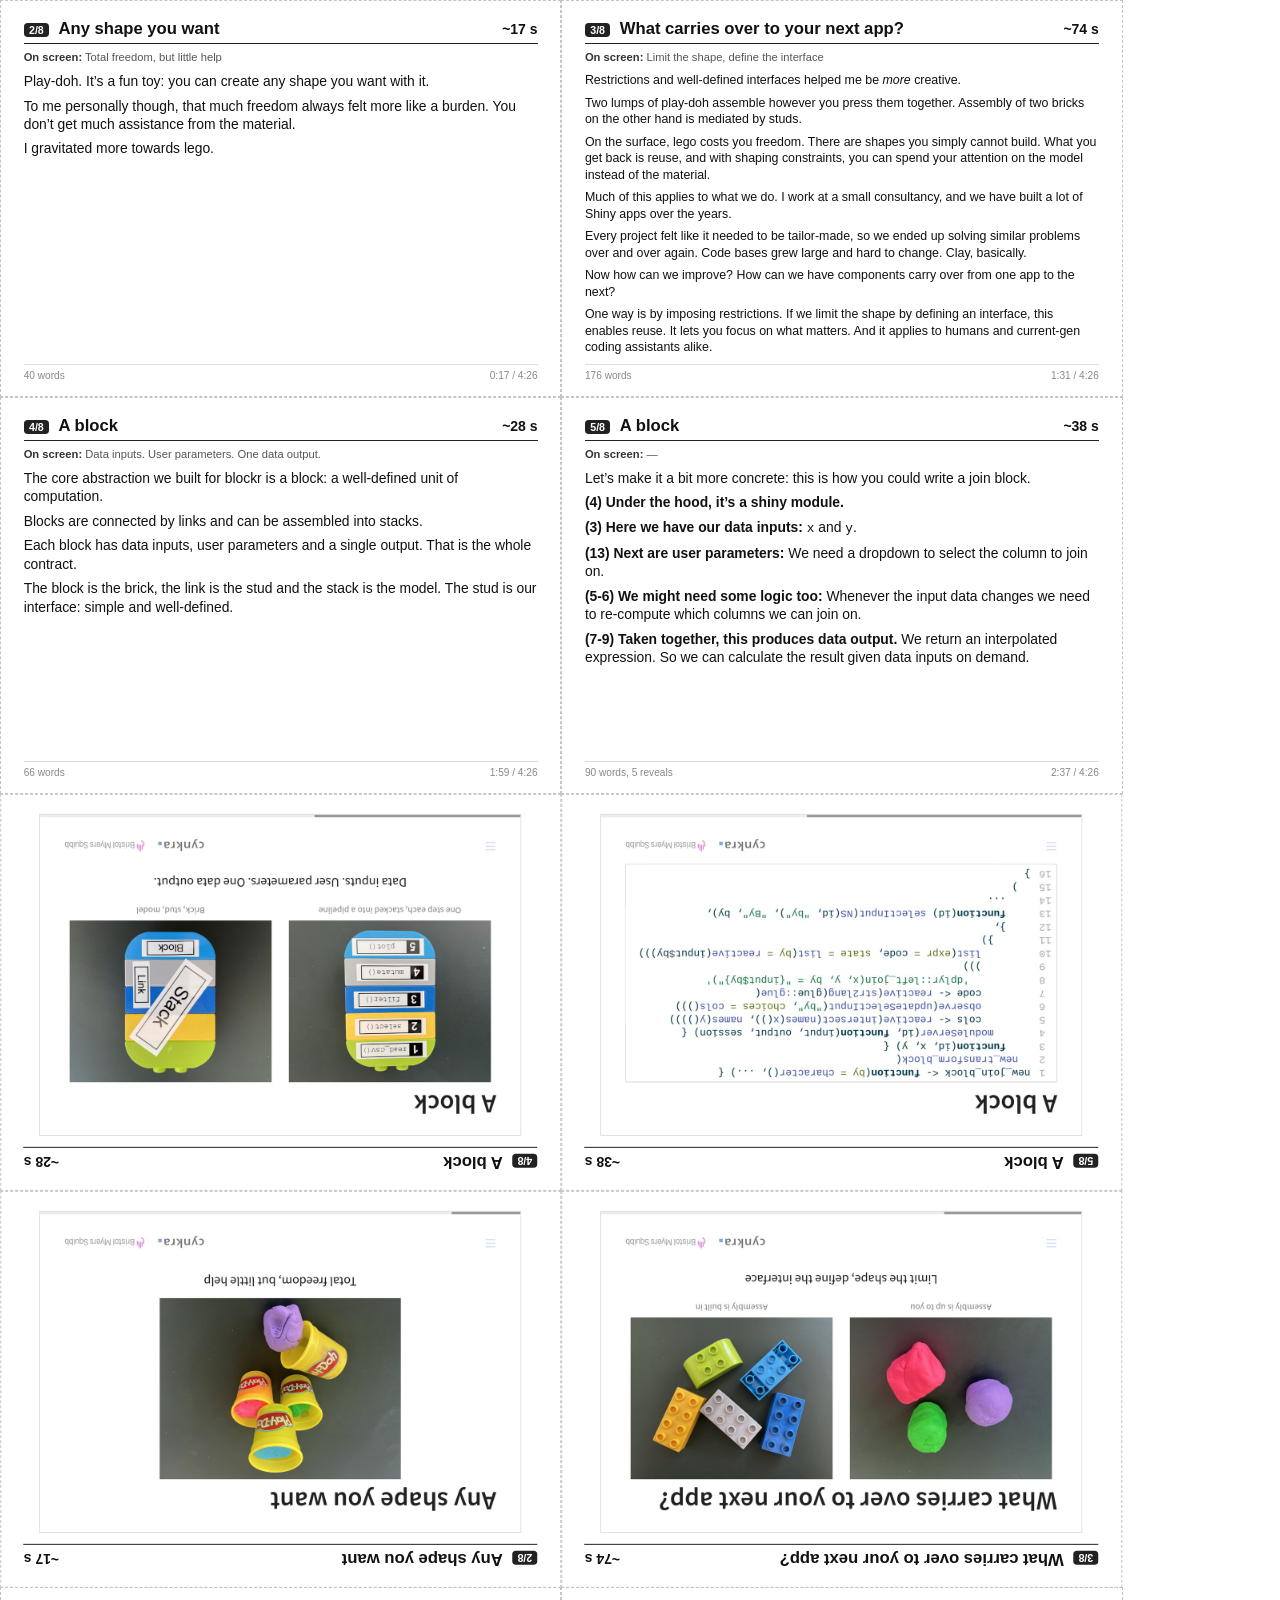
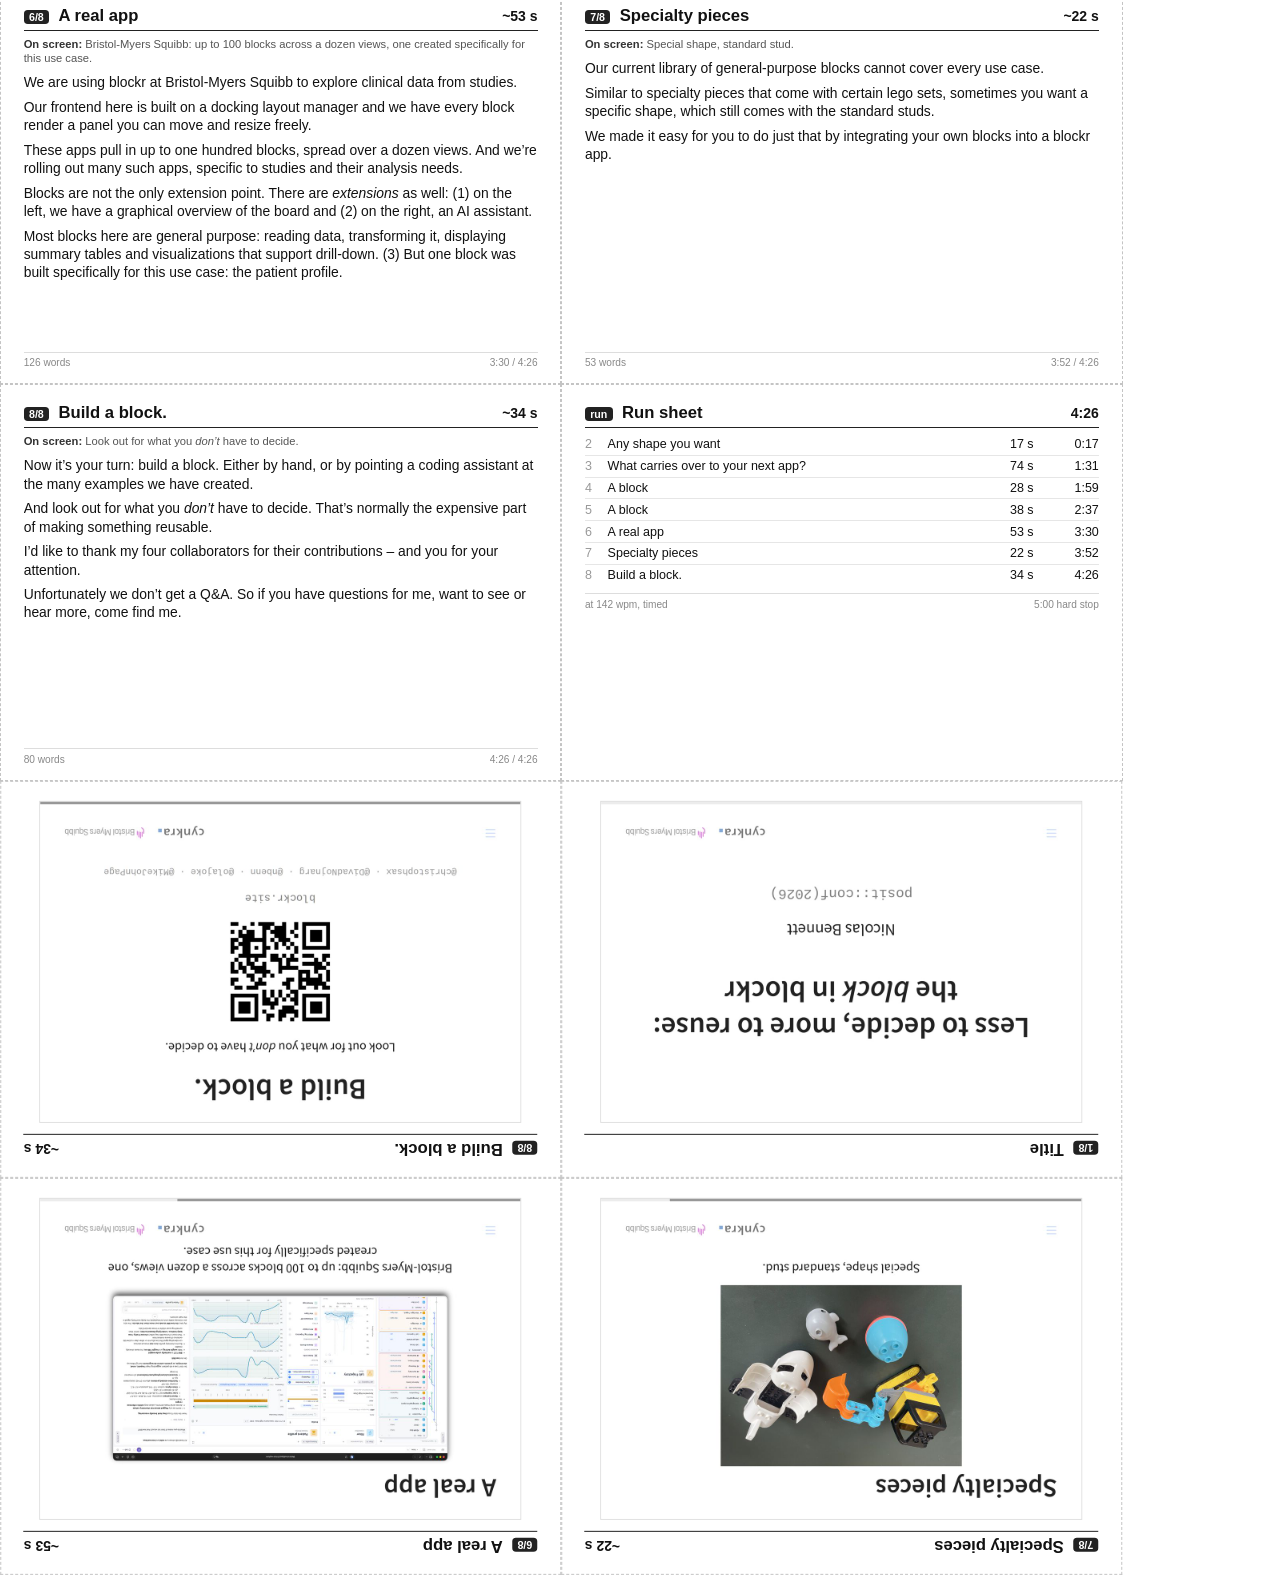
==== cards/index.html @ 9aef7471 "Publish the speaker cards and drill sheets with the deck Both generated pages become index.html in t" ====
<!doctype html><meta charset=utf-8><title>Speaker cards</title><style>
@page { size: A4 landscape; margin: 0; }
* { box-sizing: border-box; }
body {
  margin: 0;
  font-family: "Source Sans Pro", "Helvetica Neue", Arial, sans-serif;
  color: #111;
  print-color-adjust: exact;
  -webkit-print-color-adjust: exact;
}
.sheet {
  width: 297mm; height: 210mm;
  display: grid;
  grid-template-columns: 148.5mm 148.5mm;
  grid-template-rows: 105mm 105mm;
  page-break-after: always;
}
.sheet:last-child { page-break-after: auto; }
.card {
  padding: 5mm 6mm 4mm;
  border: 0.2mm dashed #c4c4c4;
  overflow: hidden;
  display: flex;
  flex-direction: column;
}
.head {
  display: flex; align-items: baseline; gap: 2.5mm;
  border-bottom: 0.35mm solid #222;
  padding-bottom: 1.2mm; margin-bottom: 1.6mm;
  flex: none;
}
.num {
  font-size: 8pt; font-weight: 700; color: #fff; background: #222;
  border-radius: 1mm; padding: 0.3mm 1.4mm; flex: none;
}
.title { font-size: 12.5pt; font-weight: 700; flex: 1; line-height: 1.1; }
.time { font-size: 10.5pt; font-weight: 700; flex: none; }
.screen {
  font-size: 8.4pt; color: #555; line-height: 1.25;
  margin-bottom: 2.2mm; flex: none;
}
.screen b { font-weight: 700; color: #333; }
.screen i, .screen em { font-style: italic; }
.notes { font-size: 10.4pt; line-height: 1.33; flex: 1; min-height: 0; overflow: hidden; }
.notes p { margin: 0 0 1.6mm; }
.notes p:last-child { margin-bottom: 0; }
.notes code { font-family: "Source Code Pro", monospace; font-size: 0.92em; }
.foot {
  font-size: 7.6pt; color: #888; border-top: 0.2mm solid #ddd;
  padding-top: 1.2mm; margin-top: 2mm;
  display: flex; justify-content: space-between; flex: none;
}
.blank { border: 0.2mm dashed #c4c4c4; }
/* A landscape sheet flipped about its long edge inverts the vertical axis, so
   a back printed upright lands upside down on the cut card. The whole face is
   turned — header with picture — because everything on one side of a sheet
   flips together, and turning only part of it leaves the two disagreeing.
   The rotation is inside the cell, so it moves nothing: which card backs which
   is set by the grid position alone. On screen the backs therefore read
   inverted, which is how you can tell the rotation is still applied. */
.back { transform: rotate(180deg); padding-bottom: 5mm; }
.back .head { margin-bottom: 3mm; }
.shot { flex: 1; min-height: 0; display: flex; align-items: center; justify-content: center; }
.shot img { max-width: 100%; max-height: 100%; object-fit: contain; border: 0.2mm solid #ddd; }
table.run { width: 100%; border-collapse: collapse; font-size: 9.4pt; }
table.run td { padding: 0.9mm 0; border-bottom: 0.15mm solid #e6e6e6; }
table.run td:first-child { width: 6mm; color: #999; }
table.run td.r { text-align: right; white-space: nowrap; padding-left: 3mm; }
table.run tr:last-child td { border-bottom: none; }
</style>
<div class="sheet">
<div class="card">
<div class="head"><span class="num">2/8</span>
<span class="title">Any shape you want</span><span class="time">~17 s</span></div>
<div class="screen"><b>On screen:</b> Total freedom, but little help</div>
<div class="notes"><p>Play-doh. It’s a fun toy: you can create any shape you want with it.</p>
<p>To me personally though, that much freedom always felt more like a burden. You don’t get much assistance from the material.</p>
<p>I gravitated more towards lego.</p></div>
<div class="foot"><span>40 words</span><span>0:17 / 4:26</span></div>
</div>
<div class="card">
<div class="head"><span class="num">3/8</span>
<span class="title">What carries over to your next app?</span><span class="time">~74 s</span></div>
<div class="screen"><b>On screen:</b> Limit the shape, define the interface</div>
<div class="notes"><p>Restrictions and well-defined interfaces helped me be <em>more</em> creative.</p>
<p>Two lumps of play-doh assemble however you press them together. Assembly of two bricks on the other hand is mediated by studs.</p>
<p>On the surface, lego costs you freedom. There are shapes you simply cannot build. What you get back is reuse, and with shaping constraints, you can spend your attention on the model instead of the material.</p>
<p>Much of this applies to what we do. I work at a small consultancy, and we have built a lot of Shiny apps over the years.</p>
<p>Every project felt like it needed to be tailor-made, so we ended up solving similar problems over and over again. Code bases grew large and hard to change. Clay, basically.</p>
<p>Now how can we improve? How can we have components carry over from one app to the next?</p>
<p>One way is by imposing restrictions. If we limit the shape by defining an interface, this enables reuse. It lets you focus on what matters. And it applies to humans and current-gen coding assistants alike.</p></div>
<div class="foot"><span>176 words</span><span>1:31 / 4:26</span></div>
</div>
<div class="card">
<div class="head"><span class="num">4/8</span>
<span class="title">A block</span><span class="time">~28 s</span></div>
<div class="screen"><b>On screen:</b> Data inputs. User parameters. One data output.</div>
<div class="notes"><p>The core abstraction we built for blockr is a block: a well-defined unit of computation.</p>
<p>Blocks are connected by links and can be assembled into stacks.</p>
<p>Each block has data inputs, user parameters and a single output. That is the whole contract.</p>
<p>The block is the brick, the link is the stud and the stack is the model. The stud is our interface: simple and well-defined.</p></div>
<div class="foot"><span>66 words</span><span>1:59 / 4:26</span></div>
</div>
<div class="card">
<div class="head"><span class="num">5/8</span>
<span class="title">A block</span><span class="time">~38 s</span></div>
<div class="screen"><b>On screen:</b> —</div>
<div class="notes"><p>Let’s make it a bit more concrete: this is how you could write a join block.</p>
<p><strong>(4) Under the hood, it’s a shiny module.</strong></p>
<p><strong>(3) Here we have our data inputs:</strong> <code>x</code> and <code>y</code>.</p>
<p><strong>(13) Next are user parameters:</strong> We need a dropdown to select the column to join on.</p>
<p><strong>(5-6) We might need some logic too:</strong> Whenever the input data changes we need to re-compute which columns we can join on.</p>
<p><strong>(7-9) Taken together, this produces data output.</strong> We return an interpolated expression. So we can calculate the result given data inputs on demand.</p></div>
<div class="foot"><span>90 words, 5 reveals</span><span>2:37 / 4:26</span></div>
</div>
</div>
<div class="sheet">
<div class="card back">
<div class="head"><span class="num">4/8</span>
<span class="title">A block</span><span class="time">~28 s</span></div>
<div class="shot"><img src="thumbs/slide-04.jpg"></div>
</div>
<div class="card back">
<div class="head"><span class="num">5/8</span>
<span class="title">A block</span><span class="time">~38 s</span></div>
<div class="shot"><img src="thumbs/slide-05.jpg"></div>
</div>
<div class="card back">
<div class="head"><span class="num">2/8</span>
<span class="title">Any shape you want</span><span class="time">~17 s</span></div>
<div class="shot"><img src="thumbs/slide-02.jpg"></div>
</div>
<div class="card back">
<div class="head"><span class="num">3/8</span>
<span class="title">What carries over to your next app?</span><span class="time">~74 s</span></div>
<div class="shot"><img src="thumbs/slide-03.jpg"></div>
</div>
</div>
<div class="sheet">
<div class="card">
<div class="head"><span class="num">6/8</span>
<span class="title">A real app</span><span class="time">~53 s</span></div>
<div class="screen"><b>On screen:</b> Bristol-Myers Squibb: up to 100 blocks across a dozen views, one created specifically for this use case.</div>
<div class="notes"><p>We are using blockr at Bristol-Myers Squibb to explore clinical data from studies.</p>
<p>Our frontend here is built on a docking layout manager and we have every block render a panel you can move and resize freely.</p>
<p>These apps pull in up to one hundred blocks, spread over a dozen views. And we’re rolling out many such apps, specific to studies and their analysis needs.</p>
<p>Blocks are not the only extension point. There are <em>extensions</em> as well: (1) on the left, we have a graphical overview of the board and (2) on the right, an AI assistant.</p>
<p>Most blocks here are general purpose: reading data, transforming it, displaying summary tables and visualizations that support drill-down. (3) But one block was built specifically for this use case: the patient profile.</p></div>
<div class="foot"><span>126 words</span><span>3:30 / 4:26</span></div>
</div>
<div class="card">
<div class="head"><span class="num">7/8</span>
<span class="title">Specialty pieces</span><span class="time">~22 s</span></div>
<div class="screen"><b>On screen:</b> Special shape, standard stud.</div>
<div class="notes"><p>Our current library of general-purpose blocks cannot cover every use case.</p>
<p>Similar to specialty pieces that come with certain lego sets, sometimes you want a specific shape, which still comes with the standard studs.</p>
<p>We made it easy for you to do just that by integrating your own blocks into a blockr app.</p></div>
<div class="foot"><span>53 words</span><span>3:52 / 4:26</span></div>
</div>
<div class="card">
<div class="head"><span class="num">8/8</span>
<span class="title">Build a block.</span><span class="time">~34 s</span></div>
<div class="screen"><b>On screen:</b> Look out for what you <em>don’t</em> have to decide.</div>
<div class="notes"><p>Now it’s your turn: build a block. Either by hand, or by pointing a coding assistant at the many examples we have created.</p>
<p>And look out for what you <em>don’t</em> have to decide. That’s normally the expensive part of making something reusable.</p>
<p>I’d like to thank my four collaborators for their contributions – and you for your attention.</p>
<p>Unfortunately we don’t get a Q&amp;A. So if you have questions for me, want to see or hear more, come find me.</p></div>
<div class="foot"><span>80 words</span><span>4:26 / 4:26</span></div>
</div>
<div class="card">
<div class="head"><span class="num">run</span>
<span class="title">Run sheet</span><span class="time">4:26</span></div>
<table class="run"><tr><td>2</td><td>Any shape you want</td><td class=r>17 s</td><td class=r>0:17</td></tr><tr><td>3</td><td>What carries over to your next app?</td><td class=r>74 s</td><td class=r>1:31</td></tr><tr><td>4</td><td>A block</td><td class=r>28 s</td><td class=r>1:59</td></tr><tr><td>5</td><td>A block</td><td class=r>38 s</td><td class=r>2:37</td></tr><tr><td>6</td><td>A real app</td><td class=r>53 s</td><td class=r>3:30</td></tr><tr><td>7</td><td>Specialty pieces</td><td class=r>22 s</td><td class=r>3:52</td></tr><tr><td>8</td><td>Build a block.</td><td class=r>34 s</td><td class=r>4:26</td></tr></table>
<div class="foot"><span>at 142 wpm, timed</span><span>5:00 hard stop</span></div>
</div>
</div>
<div class="sheet">
<div class="card back">
<div class="head"><span class="num">8/8</span>
<span class="title">Build a block.</span><span class="time">~34 s</span></div>
<div class="shot"><img src="thumbs/slide-08.jpg"></div>
</div>
<div class="card back">
<div class="head"><span class="num">1/8</span>
<span class="title">Title</span><span class="time"></span></div>
<div class="shot"><img src="thumbs/slide-01.jpg"></div>
</div>
<div class="card back">
<div class="head"><span class="num">6/8</span>
<span class="title">A real app</span><span class="time">~53 s</span></div>
<div class="shot"><img src="thumbs/slide-06.jpg"></div>
</div>
<div class="card back">
<div class="head"><span class="num">7/8</span>
<span class="title">Specialty pieces</span><span class="time">~22 s</span></div>
<div class="shot"><img src="thumbs/slide-07.jpg"></div>
</div>
</div>
<script>
function fitCards() {
  for (const card of document.querySelectorAll('.card')) {
    const notes = card.querySelector('.notes');
    if (!notes) continue;
    // `.notes` is the flex filler, so it is exactly the leftover space and its
    // scrollHeight is the height the prose actually wants. Measuring the card
    // instead cannot work: a flex item with `min-height: 0` shrinks to fit
    // whatever is left, so the sum of the children always equals the card.
    let pt = 10.4, lh = 1.33;
    notes.style.fontSize = pt.toFixed(2) + 'pt';
    notes.style.lineHeight = lh.toFixed(2);
    const over = () => notes.scrollHeight > notes.clientHeight + 0.5;
    while (over() && pt > 7.4) {
      pt -= 0.1;
      notes.style.fontSize = pt.toFixed(2) + 'pt';
    }
    while (over() && lh > 1.14) {
      lh -= 0.01;
      notes.style.lineHeight = lh.toFixed(2);
    }
    card.dataset.pt = pt.toFixed(2);
    card.dataset.lh = lh.toFixed(2);
    card.dataset.slack = Math.round(notes.clientHeight - notes.scrollHeight);
  }
}
fitCards();
if (document.fonts && document.fonts.ready) document.fonts.ready.then(fitCards);
window.addEventListener('beforeprint', fitCards);
</script>
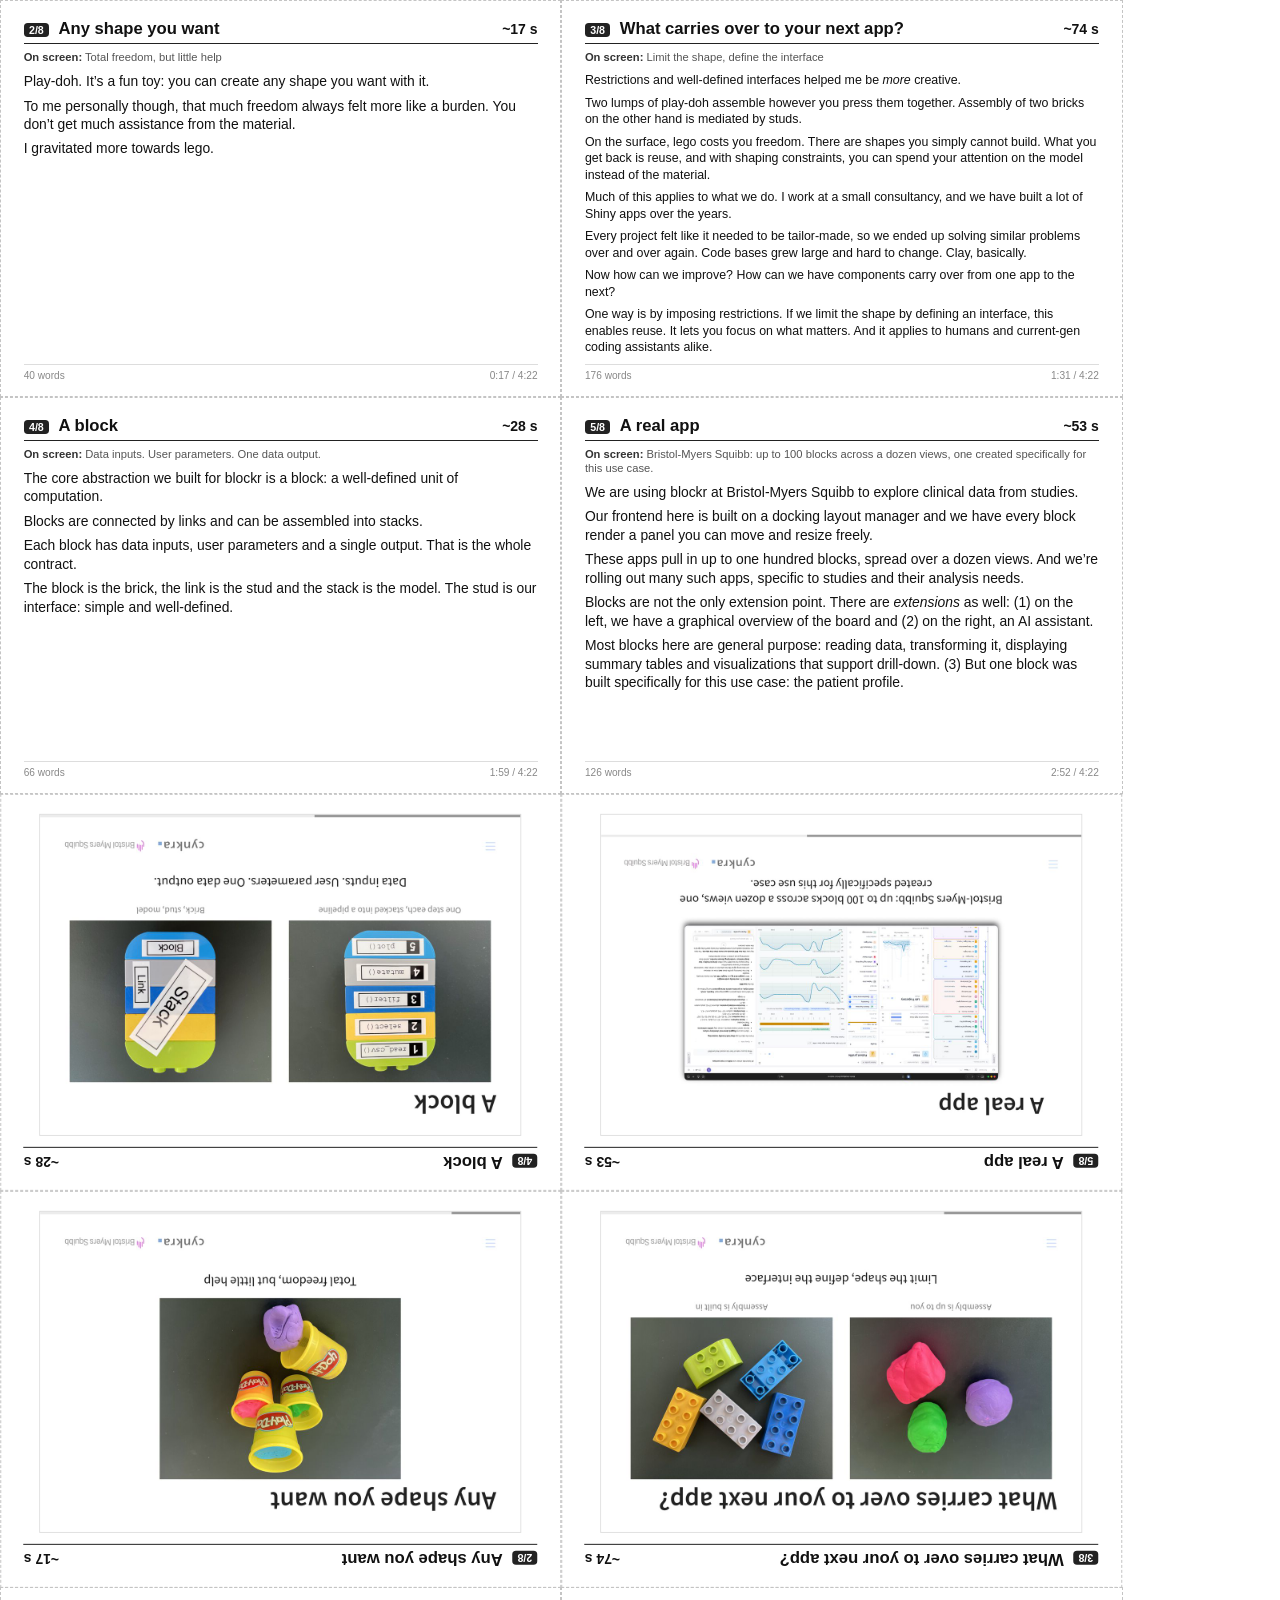
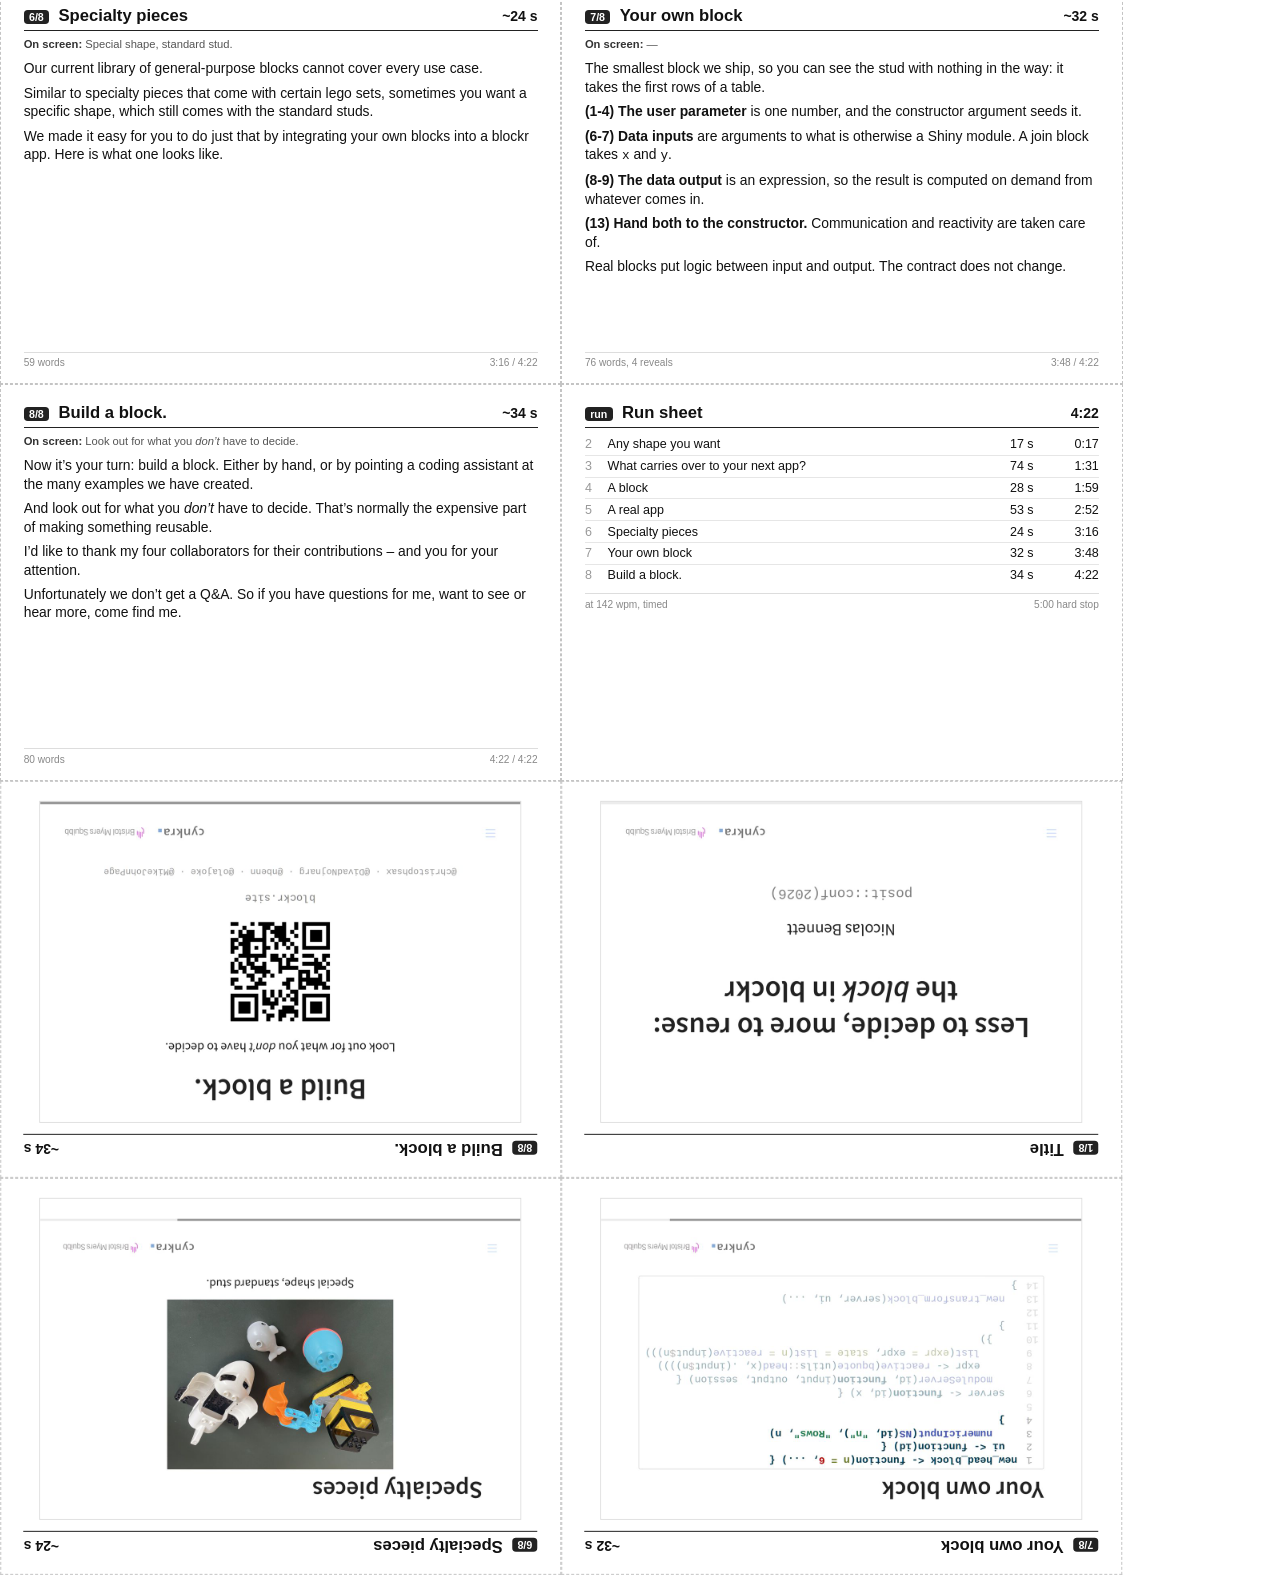
==== commit 8d23e3ce: "Regenerate the speaker cards for the new slide order The cards follow the deck: the code card moves " ====
--- a/cards/index.html
+++ b/cards/index.html
@@ -76,7 +76,7 @@
 <div class="notes"><p>Play-doh. It’s a fun toy: you can create any shape you want with it.</p>
 <p>To me personally though, that much freedom always felt more like a burden. You don’t get much assistance from the material.</p>
 <p>I gravitated more towards lego.</p></div>
-<div class="foot"><span>40 words</span><span>0:17 / 4:26</span></div>
+<div class="foot"><span>40 words</span><span>0:17 / 4:22</span></div>
 </div>
 <div class="card">
 <div class="head"><span class="num">3/8</span>
@@ -89,7 +89,7 @@
 <p>Every project felt like it needed to be tailor-made, so we ended up solving similar problems over and over again. Code bases grew large and hard to change. Clay, basically.</p>
 <p>Now how can we improve? How can we have components carry over from one app to the next?</p>
 <p>One way is by imposing restrictions. If we limit the shape by defining an interface, this enables reuse. It lets you focus on what matters. And it applies to humans and current-gen coding assistants alike.</p></div>
-<div class="foot"><span>176 words</span><span>1:31 / 4:26</span></div>
+<div class="foot"><span>176 words</span><span>1:31 / 4:22</span></div>
 </div>
 <div class="card">
 <div class="head"><span class="num">4/8</span>
@@ -99,46 +99,10 @@
 <p>Blocks are connected by links and can be assembled into stacks.</p>
 <p>Each block has data inputs, user parameters and a single output. That is the whole contract.</p>
 <p>The block is the brick, the link is the stud and the stack is the model. The stud is our interface: simple and well-defined.</p></div>
-<div class="foot"><span>66 words</span><span>1:59 / 4:26</span></div>
+<div class="foot"><span>66 words</span><span>1:59 / 4:22</span></div>
 </div>
 <div class="card">
 <div class="head"><span class="num">5/8</span>
-<span class="title">A block</span><span class="time">~38 s</span></div>
-<div class="screen"><b>On screen:</b> —</div>
-<div class="notes"><p>Let’s make it a bit more concrete: this is how you could write a join block.</p>
-<p><strong>(4) Under the hood, it’s a shiny module.</strong></p>
-<p><strong>(3) Here we have our data inputs:</strong> <code>x</code> and <code>y</code>.</p>
-<p><strong>(13) Next are user parameters:</strong> We need a dropdown to select the column to join on.</p>
-<p><strong>(5-6) We might need some logic too:</strong> Whenever the input data changes we need to re-compute which columns we can join on.</p>
-<p><strong>(7-9) Taken together, this produces data output.</strong> We return an interpolated expression. So we can calculate the result given data inputs on demand.</p></div>
-<div class="foot"><span>90 words, 5 reveals</span><span>2:37 / 4:26</span></div>
-</div>
-</div>
-<div class="sheet">
-<div class="card back">
-<div class="head"><span class="num">4/8</span>
-<span class="title">A block</span><span class="time">~28 s</span></div>
-<div class="shot"><img src="thumbs/slide-04.jpg"></div>
-</div>
-<div class="card back">
-<div class="head"><span class="num">5/8</span>
-<span class="title">A block</span><span class="time">~38 s</span></div>
-<div class="shot"><img src="thumbs/slide-05.jpg"></div>
-</div>
-<div class="card back">
-<div class="head"><span class="num">2/8</span>
-<span class="title">Any shape you want</span><span class="time">~17 s</span></div>
-<div class="shot"><img src="thumbs/slide-02.jpg"></div>
-</div>
-<div class="card back">
-<div class="head"><span class="num">3/8</span>
-<span class="title">What carries over to your next app?</span><span class="time">~74 s</span></div>
-<div class="shot"><img src="thumbs/slide-03.jpg"></div>
-</div>
-</div>
-<div class="sheet">
-<div class="card">
-<div class="head"><span class="num">6/8</span>
 <span class="title">A real app</span><span class="time">~53 s</span></div>
 <div class="screen"><b>On screen:</b> Bristol-Myers Squibb: up to 100 blocks across a dozen views, one created specifically for this use case.</div>
 <div class="notes"><p>We are using blockr at Bristol-Myers Squibb to explore clinical data from studies.</p>
@@ -146,16 +110,52 @@
 <p>These apps pull in up to one hundred blocks, spread over a dozen views. And we’re rolling out many such apps, specific to studies and their analysis needs.</p>
 <p>Blocks are not the only extension point. There are <em>extensions</em> as well: (1) on the left, we have a graphical overview of the board and (2) on the right, an AI assistant.</p>
 <p>Most blocks here are general purpose: reading data, transforming it, displaying summary tables and visualizations that support drill-down. (3) But one block was built specifically for this use case: the patient profile.</p></div>
-<div class="foot"><span>126 words</span><span>3:30 / 4:26</span></div>
-</div>
-<div class="card">
-<div class="head"><span class="num">7/8</span>
-<span class="title">Specialty pieces</span><span class="time">~22 s</span></div>
+<div class="foot"><span>126 words</span><span>2:52 / 4:22</span></div>
+</div>
+</div>
+<div class="sheet">
+<div class="card back">
+<div class="head"><span class="num">4/8</span>
+<span class="title">A block</span><span class="time">~28 s</span></div>
+<div class="shot"><img src="thumbs/slide-04.jpg"></div>
+</div>
+<div class="card back">
+<div class="head"><span class="num">5/8</span>
+<span class="title">A real app</span><span class="time">~53 s</span></div>
+<div class="shot"><img src="thumbs/slide-05.jpg"></div>
+</div>
+<div class="card back">
+<div class="head"><span class="num">2/8</span>
+<span class="title">Any shape you want</span><span class="time">~17 s</span></div>
+<div class="shot"><img src="thumbs/slide-02.jpg"></div>
+</div>
+<div class="card back">
+<div class="head"><span class="num">3/8</span>
+<span class="title">What carries over to your next app?</span><span class="time">~74 s</span></div>
+<div class="shot"><img src="thumbs/slide-03.jpg"></div>
+</div>
+</div>
+<div class="sheet">
+<div class="card">
+<div class="head"><span class="num">6/8</span>
+<span class="title">Specialty pieces</span><span class="time">~24 s</span></div>
 <div class="screen"><b>On screen:</b> Special shape, standard stud.</div>
 <div class="notes"><p>Our current library of general-purpose blocks cannot cover every use case.</p>
 <p>Similar to specialty pieces that come with certain lego sets, sometimes you want a specific shape, which still comes with the standard studs.</p>
-<p>We made it easy for you to do just that by integrating your own blocks into a blockr app.</p></div>
-<div class="foot"><span>53 words</span><span>3:52 / 4:26</span></div>
+<p>We made it easy for you to do just that by integrating your own blocks into a blockr app. Here is what one looks like.</p></div>
+<div class="foot"><span>59 words</span><span>3:16 / 4:22</span></div>
+</div>
+<div class="card">
+<div class="head"><span class="num">7/8</span>
+<span class="title">Your own block</span><span class="time">~32 s</span></div>
+<div class="screen"><b>On screen:</b> —</div>
+<div class="notes"><p>The smallest block we ship, so you can see the stud with nothing in the way: it takes the first rows of a table.</p>
+<p><strong>(1-4) The user parameter</strong> is one number, and the constructor argument seeds it.</p>
+<p><strong>(6-7) Data inputs</strong> are arguments to what is otherwise a Shiny module. A join block takes <code>x</code> and <code>y</code>.</p>
+<p><strong>(8-9) The data output</strong> is an expression, so the result is computed on demand from whatever comes in.</p>
+<p><strong>(13) Hand both to the constructor.</strong> Communication and reactivity are taken care of.</p>
+<p>Real blocks put logic between input and output. The contract does not change.</p></div>
+<div class="foot"><span>76 words, 4 reveals</span><span>3:48 / 4:22</span></div>
 </div>
 <div class="card">
 <div class="head"><span class="num">8/8</span>
@@ -165,12 +165,12 @@
 <p>And look out for what you <em>don’t</em> have to decide. That’s normally the expensive part of making something reusable.</p>
 <p>I’d like to thank my four collaborators for their contributions – and you for your attention.</p>
 <p>Unfortunately we don’t get a Q&amp;A. So if you have questions for me, want to see or hear more, come find me.</p></div>
-<div class="foot"><span>80 words</span><span>4:26 / 4:26</span></div>
+<div class="foot"><span>80 words</span><span>4:22 / 4:22</span></div>
 </div>
 <div class="card">
 <div class="head"><span class="num">run</span>
-<span class="title">Run sheet</span><span class="time">4:26</span></div>
-<table class="run"><tr><td>2</td><td>Any shape you want</td><td class=r>17 s</td><td class=r>0:17</td></tr><tr><td>3</td><td>What carries over to your next app?</td><td class=r>74 s</td><td class=r>1:31</td></tr><tr><td>4</td><td>A block</td><td class=r>28 s</td><td class=r>1:59</td></tr><tr><td>5</td><td>A block</td><td class=r>38 s</td><td class=r>2:37</td></tr><tr><td>6</td><td>A real app</td><td class=r>53 s</td><td class=r>3:30</td></tr><tr><td>7</td><td>Specialty pieces</td><td class=r>22 s</td><td class=r>3:52</td></tr><tr><td>8</td><td>Build a block.</td><td class=r>34 s</td><td class=r>4:26</td></tr></table>
+<span class="title">Run sheet</span><span class="time">4:22</span></div>
+<table class="run"><tr><td>2</td><td>Any shape you want</td><td class=r>17 s</td><td class=r>0:17</td></tr><tr><td>3</td><td>What carries over to your next app?</td><td class=r>74 s</td><td class=r>1:31</td></tr><tr><td>4</td><td>A block</td><td class=r>28 s</td><td class=r>1:59</td></tr><tr><td>5</td><td>A real app</td><td class=r>53 s</td><td class=r>2:52</td></tr><tr><td>6</td><td>Specialty pieces</td><td class=r>24 s</td><td class=r>3:16</td></tr><tr><td>7</td><td>Your own block</td><td class=r>32 s</td><td class=r>3:48</td></tr><tr><td>8</td><td>Build a block.</td><td class=r>34 s</td><td class=r>4:22</td></tr></table>
 <div class="foot"><span>at 142 wpm, timed</span><span>5:00 hard stop</span></div>
 </div>
 </div>
@@ -187,12 +187,12 @@
 </div>
 <div class="card back">
 <div class="head"><span class="num">6/8</span>
-<span class="title">A real app</span><span class="time">~53 s</span></div>
+<span class="title">Specialty pieces</span><span class="time">~24 s</span></div>
 <div class="shot"><img src="thumbs/slide-06.jpg"></div>
 </div>
 <div class="card back">
 <div class="head"><span class="num">7/8</span>
-<span class="title">Specialty pieces</span><span class="time">~22 s</span></div>
+<span class="title">Your own block</span><span class="time">~32 s</span></div>
 <div class="shot"><img src="thumbs/slide-07.jpg"></div>
 </div>
 </div>
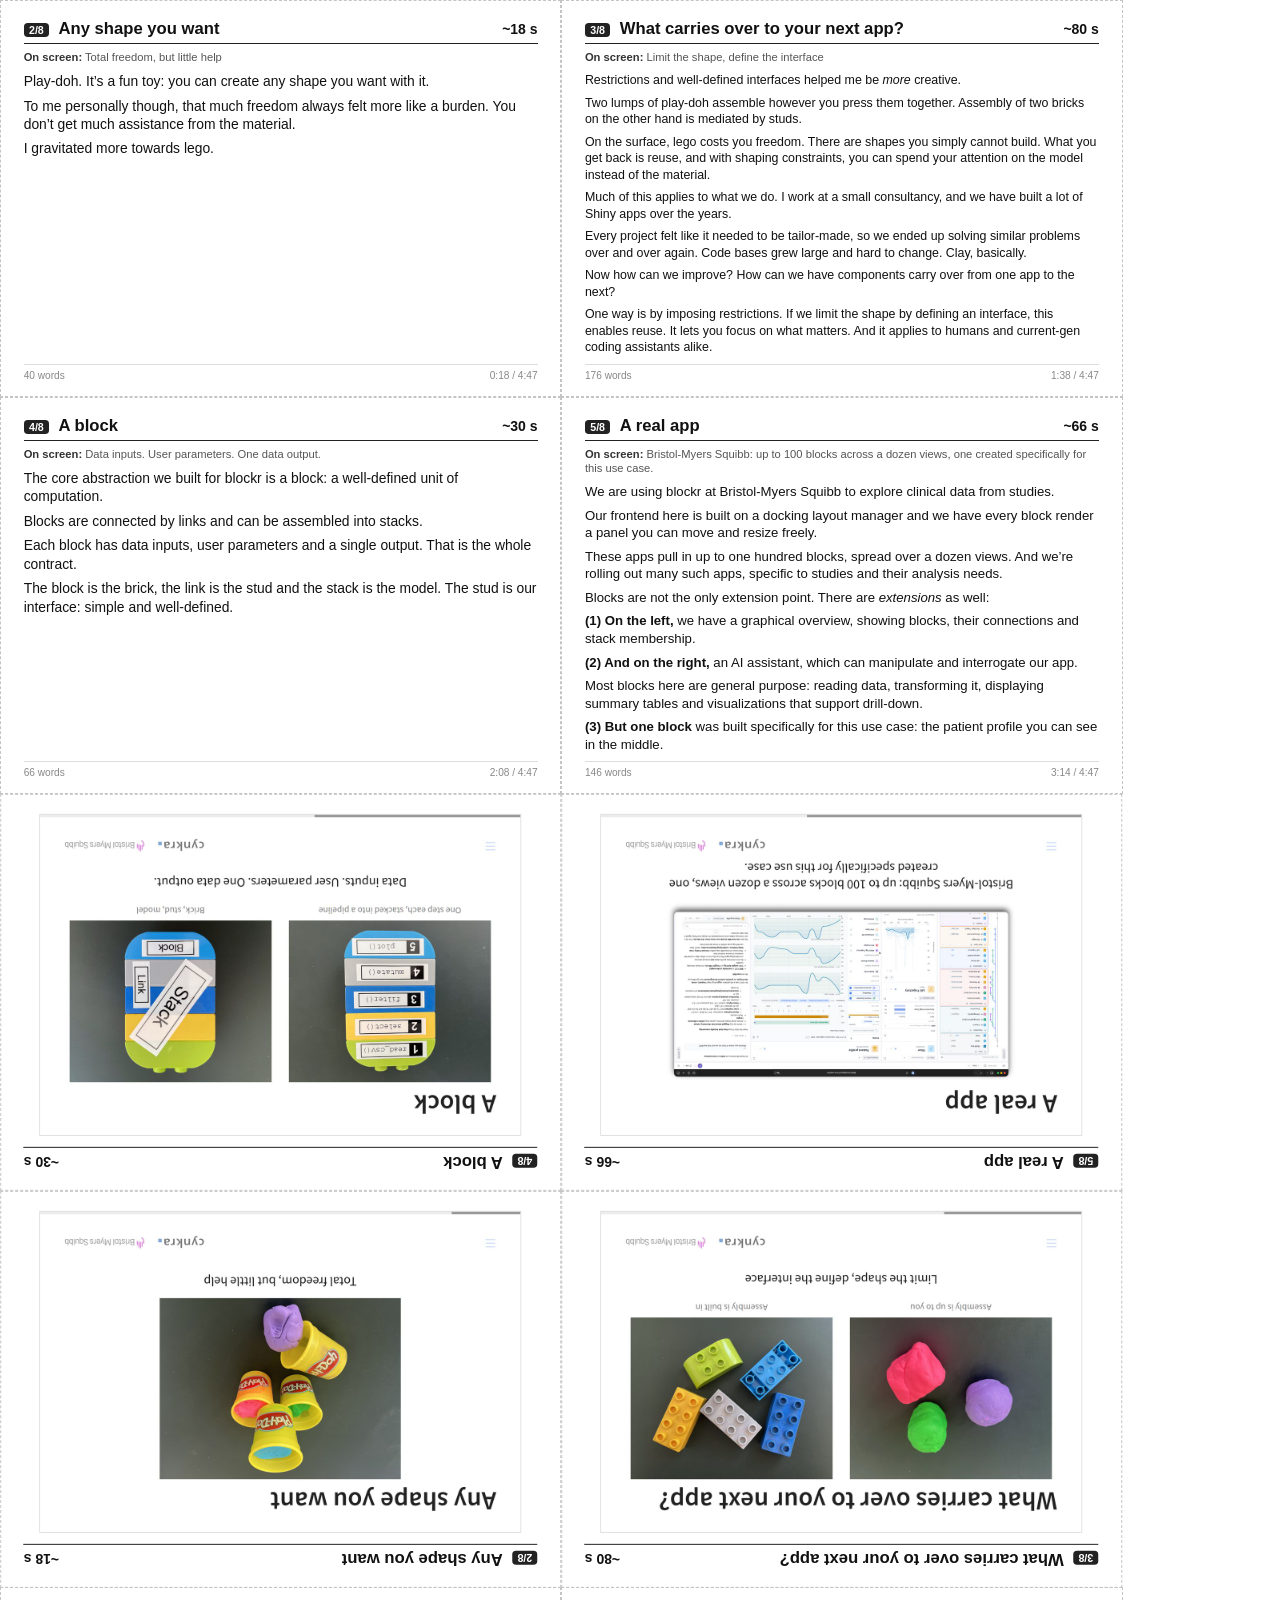
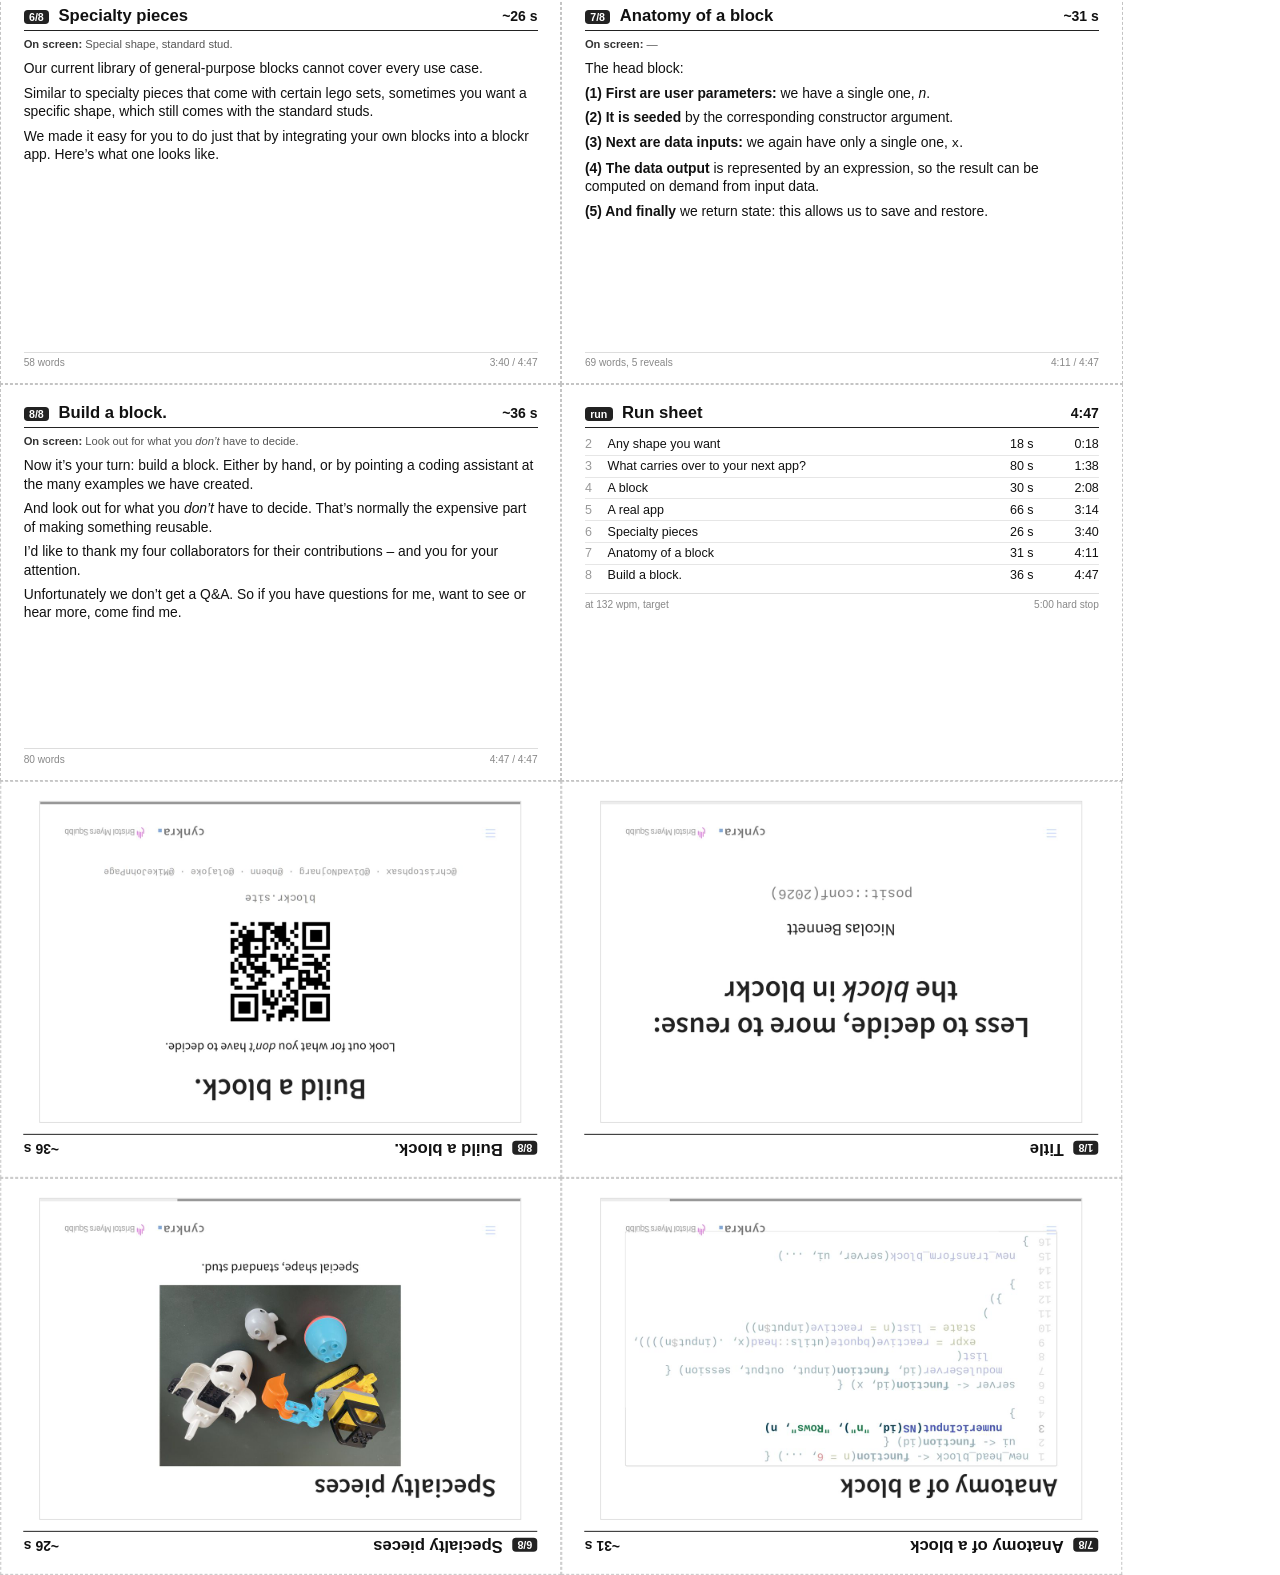
==== commit 0b6f7eb9: "Regenerate the cards and drill sheets" ====
--- a/cards/index.html
+++ b/cards/index.html
@@ -71,16 +71,16 @@
 <div class="sheet">
 <div class="card">
 <div class="head"><span class="num">2/8</span>
-<span class="title">Any shape you want</span><span class="time">~17 s</span></div>
+<span class="title">Any shape you want</span><span class="time">~18 s</span></div>
 <div class="screen"><b>On screen:</b> Total freedom, but little help</div>
 <div class="notes"><p>Play-doh. It’s a fun toy: you can create any shape you want with it.</p>
 <p>To me personally though, that much freedom always felt more like a burden. You don’t get much assistance from the material.</p>
 <p>I gravitated more towards lego.</p></div>
-<div class="foot"><span>40 words</span><span>0:17 / 4:22</span></div>
+<div class="foot"><span>40 words</span><span>0:18 / 4:47</span></div>
 </div>
 <div class="card">
 <div class="head"><span class="num">3/8</span>
-<span class="title">What carries over to your next app?</span><span class="time">~74 s</span></div>
+<span class="title">What carries over to your next app?</span><span class="time">~80 s</span></div>
 <div class="screen"><b>On screen:</b> Limit the shape, define the interface</div>
 <div class="notes"><p>Restrictions and well-defined interfaces helped me be <em>more</em> creative.</p>
 <p>Two lumps of play-doh assemble however you press them together. Assembly of two bricks on the other hand is mediated by studs.</p>
@@ -89,95 +89,98 @@
 <p>Every project felt like it needed to be tailor-made, so we ended up solving similar problems over and over again. Code bases grew large and hard to change. Clay, basically.</p>
 <p>Now how can we improve? How can we have components carry over from one app to the next?</p>
 <p>One way is by imposing restrictions. If we limit the shape by defining an interface, this enables reuse. It lets you focus on what matters. And it applies to humans and current-gen coding assistants alike.</p></div>
-<div class="foot"><span>176 words</span><span>1:31 / 4:22</span></div>
+<div class="foot"><span>176 words</span><span>1:38 / 4:47</span></div>
 </div>
 <div class="card">
 <div class="head"><span class="num">4/8</span>
-<span class="title">A block</span><span class="time">~28 s</span></div>
+<span class="title">A block</span><span class="time">~30 s</span></div>
 <div class="screen"><b>On screen:</b> Data inputs. User parameters. One data output.</div>
 <div class="notes"><p>The core abstraction we built for blockr is a block: a well-defined unit of computation.</p>
 <p>Blocks are connected by links and can be assembled into stacks.</p>
 <p>Each block has data inputs, user parameters and a single output. That is the whole contract.</p>
 <p>The block is the brick, the link is the stud and the stack is the model. The stud is our interface: simple and well-defined.</p></div>
-<div class="foot"><span>66 words</span><span>1:59 / 4:22</span></div>
+<div class="foot"><span>66 words</span><span>2:08 / 4:47</span></div>
 </div>
 <div class="card">
 <div class="head"><span class="num">5/8</span>
-<span class="title">A real app</span><span class="time">~53 s</span></div>
+<span class="title">A real app</span><span class="time">~66 s</span></div>
 <div class="screen"><b>On screen:</b> Bristol-Myers Squibb: up to 100 blocks across a dozen views, one created specifically for this use case.</div>
 <div class="notes"><p>We are using blockr at Bristol-Myers Squibb to explore clinical data from studies.</p>
 <p>Our frontend here is built on a docking layout manager and we have every block render a panel you can move and resize freely.</p>
 <p>These apps pull in up to one hundred blocks, spread over a dozen views. And we’re rolling out many such apps, specific to studies and their analysis needs.</p>
-<p>Blocks are not the only extension point. There are <em>extensions</em> as well: (1) on the left, we have a graphical overview of the board and (2) on the right, an AI assistant.</p>
-<p>Most blocks here are general purpose: reading data, transforming it, displaying summary tables and visualizations that support drill-down. (3) But one block was built specifically for this use case: the patient profile.</p></div>
-<div class="foot"><span>126 words</span><span>2:52 / 4:22</span></div>
+<p>Blocks are not the only extension point. There are <em>extensions</em> as well:</p>
+<p><strong>(1) On the left,</strong> we have a graphical overview, showing blocks, their connections and stack membership.</p>
+<p><strong>(2) And on the right,</strong> an AI assistant, which can manipulate and interrogate our app.</p>
+<p>Most blocks here are general purpose: reading data, transforming it, displaying summary tables and visualizations that support drill-down.</p>
+<p><strong>(3) But one block</strong> was built specifically for this use case: the patient profile you can see in the middle.</p></div>
+<div class="foot"><span>146 words</span><span>3:14 / 4:47</span></div>
 </div>
 </div>
 <div class="sheet">
 <div class="card back">
 <div class="head"><span class="num">4/8</span>
-<span class="title">A block</span><span class="time">~28 s</span></div>
+<span class="title">A block</span><span class="time">~30 s</span></div>
 <div class="shot"><img src="thumbs/slide-04.jpg"></div>
 </div>
 <div class="card back">
 <div class="head"><span class="num">5/8</span>
-<span class="title">A real app</span><span class="time">~53 s</span></div>
+<span class="title">A real app</span><span class="time">~66 s</span></div>
 <div class="shot"><img src="thumbs/slide-05.jpg"></div>
 </div>
 <div class="card back">
 <div class="head"><span class="num">2/8</span>
-<span class="title">Any shape you want</span><span class="time">~17 s</span></div>
+<span class="title">Any shape you want</span><span class="time">~18 s</span></div>
 <div class="shot"><img src="thumbs/slide-02.jpg"></div>
 </div>
 <div class="card back">
 <div class="head"><span class="num">3/8</span>
-<span class="title">What carries over to your next app?</span><span class="time">~74 s</span></div>
+<span class="title">What carries over to your next app?</span><span class="time">~80 s</span></div>
 <div class="shot"><img src="thumbs/slide-03.jpg"></div>
 </div>
 </div>
 <div class="sheet">
 <div class="card">
 <div class="head"><span class="num">6/8</span>
-<span class="title">Specialty pieces</span><span class="time">~24 s</span></div>
+<span class="title">Specialty pieces</span><span class="time">~26 s</span></div>
 <div class="screen"><b>On screen:</b> Special shape, standard stud.</div>
 <div class="notes"><p>Our current library of general-purpose blocks cannot cover every use case.</p>
 <p>Similar to specialty pieces that come with certain lego sets, sometimes you want a specific shape, which still comes with the standard studs.</p>
-<p>We made it easy for you to do just that by integrating your own blocks into a blockr app. Here is what one looks like.</p></div>
-<div class="foot"><span>59 words</span><span>3:16 / 4:22</span></div>
+<p>We made it easy for you to do just that by integrating your own blocks into a blockr app. Here’s what one looks like.</p></div>
+<div class="foot"><span>58 words</span><span>3:40 / 4:47</span></div>
 </div>
 <div class="card">
 <div class="head"><span class="num">7/8</span>
-<span class="title">Your own block</span><span class="time">~32 s</span></div>
+<span class="title">Anatomy of a block</span><span class="time">~31 s</span></div>
 <div class="screen"><b>On screen:</b> —</div>
-<div class="notes"><p>The smallest block we ship, so you can see the stud with nothing in the way: it takes the first rows of a table.</p>
-<p><strong>(1-4) The user parameter</strong> is one number, and the constructor argument seeds it.</p>
-<p><strong>(6-7) Data inputs</strong> are arguments to what is otherwise a Shiny module. A join block takes <code>x</code> and <code>y</code>.</p>
-<p><strong>(8-9) The data output</strong> is an expression, so the result is computed on demand from whatever comes in.</p>
-<p><strong>(13) Hand both to the constructor.</strong> Communication and reactivity are taken care of.</p>
-<p>Real blocks put logic between input and output. The contract does not change.</p></div>
-<div class="foot"><span>76 words, 4 reveals</span><span>3:48 / 4:22</span></div>
+<div class="notes"><p>The head block:</p>
+<p><strong>(1) First are user parameters:</strong> we have a single one, <span class="math inline"><em>n</em></span>.</p>
+<p><strong>(2) It is seeded</strong> by the corresponding constructor argument.</p>
+<p><strong>(3) Next are data inputs:</strong> we again have only a single one, <code>x</code>.</p>
+<p><strong>(4) The data output</strong> is represented by an expression, so the result can be computed on demand from input data.</p>
+<p><strong>(5) And finally</strong> we return state: this allows us to save and restore.</p></div>
+<div class="foot"><span>69 words, 5 reveals</span><span>4:11 / 4:47</span></div>
 </div>
 <div class="card">
 <div class="head"><span class="num">8/8</span>
-<span class="title">Build a block.</span><span class="time">~34 s</span></div>
+<span class="title">Build a block.</span><span class="time">~36 s</span></div>
 <div class="screen"><b>On screen:</b> Look out for what you <em>don’t</em> have to decide.</div>
 <div class="notes"><p>Now it’s your turn: build a block. Either by hand, or by pointing a coding assistant at the many examples we have created.</p>
 <p>And look out for what you <em>don’t</em> have to decide. That’s normally the expensive part of making something reusable.</p>
 <p>I’d like to thank my four collaborators for their contributions – and you for your attention.</p>
 <p>Unfortunately we don’t get a Q&amp;A. So if you have questions for me, want to see or hear more, come find me.</p></div>
-<div class="foot"><span>80 words</span><span>4:22 / 4:22</span></div>
+<div class="foot"><span>80 words</span><span>4:47 / 4:47</span></div>
 </div>
 <div class="card">
 <div class="head"><span class="num">run</span>
-<span class="title">Run sheet</span><span class="time">4:22</span></div>
-<table class="run"><tr><td>2</td><td>Any shape you want</td><td class=r>17 s</td><td class=r>0:17</td></tr><tr><td>3</td><td>What carries over to your next app?</td><td class=r>74 s</td><td class=r>1:31</td></tr><tr><td>4</td><td>A block</td><td class=r>28 s</td><td class=r>1:59</td></tr><tr><td>5</td><td>A real app</td><td class=r>53 s</td><td class=r>2:52</td></tr><tr><td>6</td><td>Specialty pieces</td><td class=r>24 s</td><td class=r>3:16</td></tr><tr><td>7</td><td>Your own block</td><td class=r>32 s</td><td class=r>3:48</td></tr><tr><td>8</td><td>Build a block.</td><td class=r>34 s</td><td class=r>4:22</td></tr></table>
-<div class="foot"><span>at 142 wpm, timed</span><span>5:00 hard stop</span></div>
+<span class="title">Run sheet</span><span class="time">4:47</span></div>
+<table class="run"><tr><td>2</td><td>Any shape you want</td><td class=r>18 s</td><td class=r>0:18</td></tr><tr><td>3</td><td>What carries over to your next app?</td><td class=r>80 s</td><td class=r>1:38</td></tr><tr><td>4</td><td>A block</td><td class=r>30 s</td><td class=r>2:08</td></tr><tr><td>5</td><td>A real app</td><td class=r>66 s</td><td class=r>3:14</td></tr><tr><td>6</td><td>Specialty pieces</td><td class=r>26 s</td><td class=r>3:40</td></tr><tr><td>7</td><td>Anatomy of a block</td><td class=r>31 s</td><td class=r>4:11</td></tr><tr><td>8</td><td>Build a block.</td><td class=r>36 s</td><td class=r>4:47</td></tr></table>
+<div class="foot"><span>at 132 wpm, target</span><span>5:00 hard stop</span></div>
 </div>
 </div>
 <div class="sheet">
 <div class="card back">
 <div class="head"><span class="num">8/8</span>
-<span class="title">Build a block.</span><span class="time">~34 s</span></div>
+<span class="title">Build a block.</span><span class="time">~36 s</span></div>
 <div class="shot"><img src="thumbs/slide-08.jpg"></div>
 </div>
 <div class="card back">
@@ -187,12 +190,12 @@
 </div>
 <div class="card back">
 <div class="head"><span class="num">6/8</span>
-<span class="title">Specialty pieces</span><span class="time">~24 s</span></div>
+<span class="title">Specialty pieces</span><span class="time">~26 s</span></div>
 <div class="shot"><img src="thumbs/slide-06.jpg"></div>
 </div>
 <div class="card back">
 <div class="head"><span class="num">7/8</span>
-<span class="title">Your own block</span><span class="time">~32 s</span></div>
+<span class="title">Anatomy of a block</span><span class="time">~31 s</span></div>
 <div class="shot"><img src="thumbs/slide-07.jpg"></div>
 </div>
 </div>
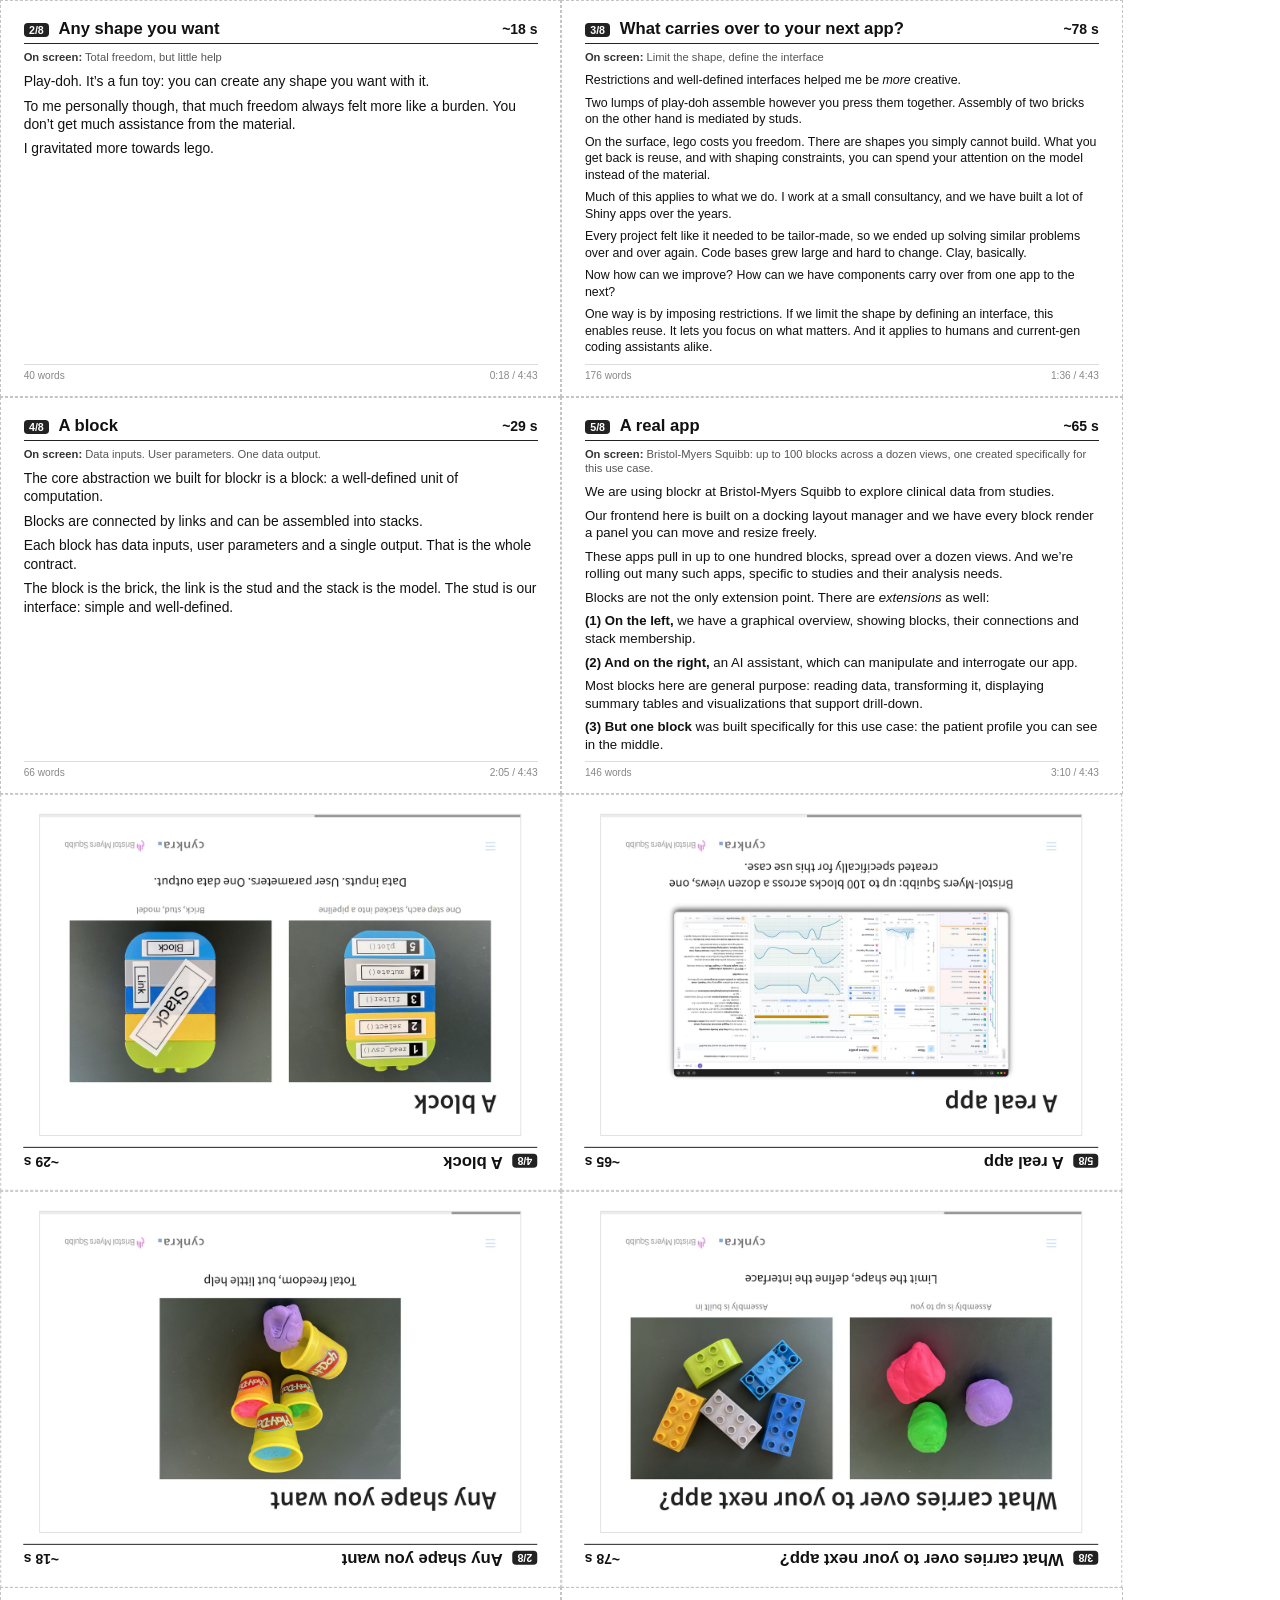
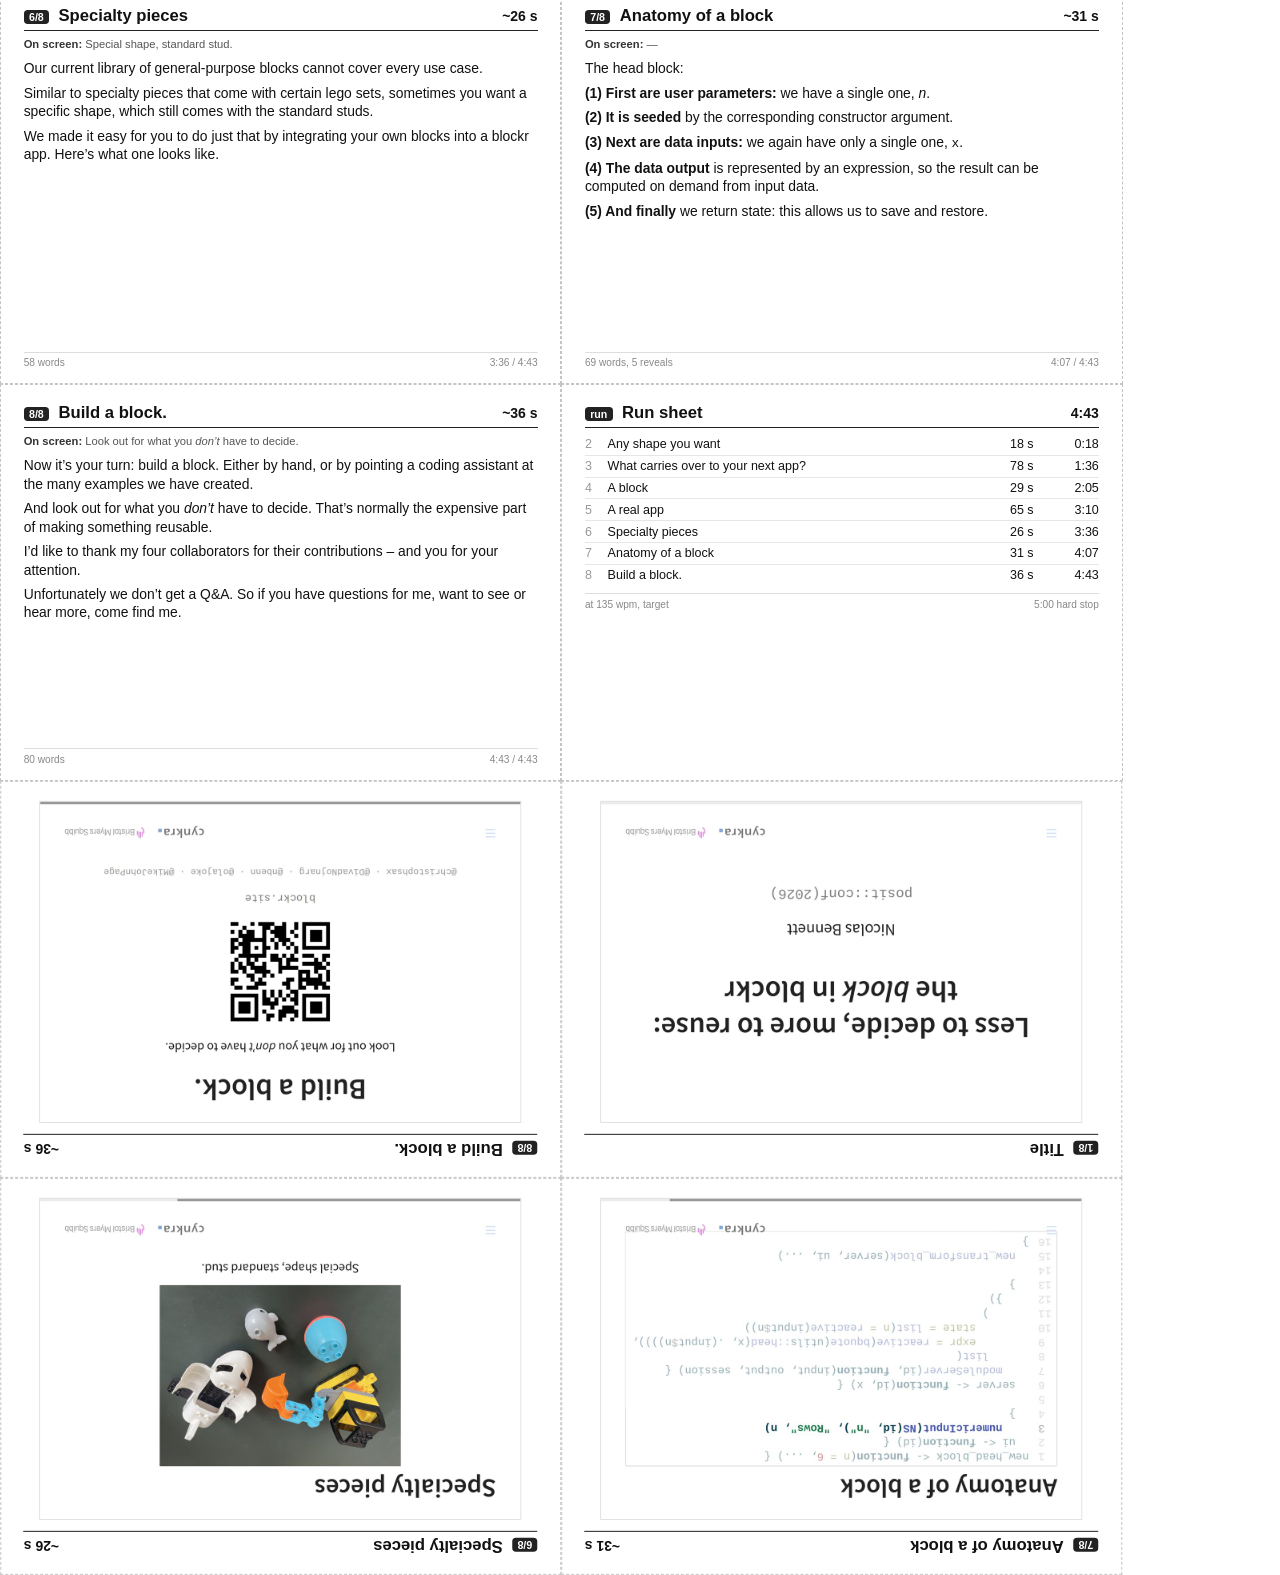
==== commit 4999c6ab: "Raise the target pace to 135 wpm and retime the deck" ====
--- a/cards/index.html
+++ b/cards/index.html
@@ -76,11 +76,11 @@
 <div class="notes"><p>Play-doh. It’s a fun toy: you can create any shape you want with it.</p>
 <p>To me personally though, that much freedom always felt more like a burden. You don’t get much assistance from the material.</p>
 <p>I gravitated more towards lego.</p></div>
-<div class="foot"><span>40 words</span><span>0:18 / 4:47</span></div>
+<div class="foot"><span>40 words</span><span>0:18 / 4:43</span></div>
 </div>
 <div class="card">
 <div class="head"><span class="num">3/8</span>
-<span class="title">What carries over to your next app?</span><span class="time">~80 s</span></div>
+<span class="title">What carries over to your next app?</span><span class="time">~78 s</span></div>
 <div class="screen"><b>On screen:</b> Limit the shape, define the interface</div>
 <div class="notes"><p>Restrictions and well-defined interfaces helped me be <em>more</em> creative.</p>
 <p>Two lumps of play-doh assemble however you press them together. Assembly of two bricks on the other hand is mediated by studs.</p>
@@ -89,21 +89,21 @@
 <p>Every project felt like it needed to be tailor-made, so we ended up solving similar problems over and over again. Code bases grew large and hard to change. Clay, basically.</p>
 <p>Now how can we improve? How can we have components carry over from one app to the next?</p>
 <p>One way is by imposing restrictions. If we limit the shape by defining an interface, this enables reuse. It lets you focus on what matters. And it applies to humans and current-gen coding assistants alike.</p></div>
-<div class="foot"><span>176 words</span><span>1:38 / 4:47</span></div>
+<div class="foot"><span>176 words</span><span>1:36 / 4:43</span></div>
 </div>
 <div class="card">
 <div class="head"><span class="num">4/8</span>
-<span class="title">A block</span><span class="time">~30 s</span></div>
+<span class="title">A block</span><span class="time">~29 s</span></div>
 <div class="screen"><b>On screen:</b> Data inputs. User parameters. One data output.</div>
 <div class="notes"><p>The core abstraction we built for blockr is a block: a well-defined unit of computation.</p>
 <p>Blocks are connected by links and can be assembled into stacks.</p>
 <p>Each block has data inputs, user parameters and a single output. That is the whole contract.</p>
 <p>The block is the brick, the link is the stud and the stack is the model. The stud is our interface: simple and well-defined.</p></div>
-<div class="foot"><span>66 words</span><span>2:08 / 4:47</span></div>
+<div class="foot"><span>66 words</span><span>2:05 / 4:43</span></div>
 </div>
 <div class="card">
 <div class="head"><span class="num">5/8</span>
-<span class="title">A real app</span><span class="time">~66 s</span></div>
+<span class="title">A real app</span><span class="time">~65 s</span></div>
 <div class="screen"><b>On screen:</b> Bristol-Myers Squibb: up to 100 blocks across a dozen views, one created specifically for this use case.</div>
 <div class="notes"><p>We are using blockr at Bristol-Myers Squibb to explore clinical data from studies.</p>
 <p>Our frontend here is built on a docking layout manager and we have every block render a panel you can move and resize freely.</p>
@@ -113,18 +113,18 @@
 <p><strong>(2) And on the right,</strong> an AI assistant, which can manipulate and interrogate our app.</p>
 <p>Most blocks here are general purpose: reading data, transforming it, displaying summary tables and visualizations that support drill-down.</p>
 <p><strong>(3) But one block</strong> was built specifically for this use case: the patient profile you can see in the middle.</p></div>
-<div class="foot"><span>146 words</span><span>3:14 / 4:47</span></div>
+<div class="foot"><span>146 words</span><span>3:10 / 4:43</span></div>
 </div>
 </div>
 <div class="sheet">
 <div class="card back">
 <div class="head"><span class="num">4/8</span>
-<span class="title">A block</span><span class="time">~30 s</span></div>
+<span class="title">A block</span><span class="time">~29 s</span></div>
 <div class="shot"><img src="thumbs/slide-04.jpg"></div>
 </div>
 <div class="card back">
 <div class="head"><span class="num">5/8</span>
-<span class="title">A real app</span><span class="time">~66 s</span></div>
+<span class="title">A real app</span><span class="time">~65 s</span></div>
 <div class="shot"><img src="thumbs/slide-05.jpg"></div>
 </div>
 <div class="card back">
@@ -134,7 +134,7 @@
 </div>
 <div class="card back">
 <div class="head"><span class="num">3/8</span>
-<span class="title">What carries over to your next app?</span><span class="time">~80 s</span></div>
+<span class="title">What carries over to your next app?</span><span class="time">~78 s</span></div>
 <div class="shot"><img src="thumbs/slide-03.jpg"></div>
 </div>
 </div>
@@ -146,7 +146,7 @@
 <div class="notes"><p>Our current library of general-purpose blocks cannot cover every use case.</p>
 <p>Similar to specialty pieces that come with certain lego sets, sometimes you want a specific shape, which still comes with the standard studs.</p>
 <p>We made it easy for you to do just that by integrating your own blocks into a blockr app. Here’s what one looks like.</p></div>
-<div class="foot"><span>58 words</span><span>3:40 / 4:47</span></div>
+<div class="foot"><span>58 words</span><span>3:36 / 4:43</span></div>
 </div>
 <div class="card">
 <div class="head"><span class="num">7/8</span>
@@ -158,7 +158,7 @@
 <p><strong>(3) Next are data inputs:</strong> we again have only a single one, <code>x</code>.</p>
 <p><strong>(4) The data output</strong> is represented by an expression, so the result can be computed on demand from input data.</p>
 <p><strong>(5) And finally</strong> we return state: this allows us to save and restore.</p></div>
-<div class="foot"><span>69 words, 5 reveals</span><span>4:11 / 4:47</span></div>
+<div class="foot"><span>69 words, 5 reveals</span><span>4:07 / 4:43</span></div>
 </div>
 <div class="card">
 <div class="head"><span class="num">8/8</span>
@@ -168,13 +168,13 @@
 <p>And look out for what you <em>don’t</em> have to decide. That’s normally the expensive part of making something reusable.</p>
 <p>I’d like to thank my four collaborators for their contributions – and you for your attention.</p>
 <p>Unfortunately we don’t get a Q&amp;A. So if you have questions for me, want to see or hear more, come find me.</p></div>
-<div class="foot"><span>80 words</span><span>4:47 / 4:47</span></div>
+<div class="foot"><span>80 words</span><span>4:43 / 4:43</span></div>
 </div>
 <div class="card">
 <div class="head"><span class="num">run</span>
-<span class="title">Run sheet</span><span class="time">4:47</span></div>
-<table class="run"><tr><td>2</td><td>Any shape you want</td><td class=r>18 s</td><td class=r>0:18</td></tr><tr><td>3</td><td>What carries over to your next app?</td><td class=r>80 s</td><td class=r>1:38</td></tr><tr><td>4</td><td>A block</td><td class=r>30 s</td><td class=r>2:08</td></tr><tr><td>5</td><td>A real app</td><td class=r>66 s</td><td class=r>3:14</td></tr><tr><td>6</td><td>Specialty pieces</td><td class=r>26 s</td><td class=r>3:40</td></tr><tr><td>7</td><td>Anatomy of a block</td><td class=r>31 s</td><td class=r>4:11</td></tr><tr><td>8</td><td>Build a block.</td><td class=r>36 s</td><td class=r>4:47</td></tr></table>
-<div class="foot"><span>at 132 wpm, target</span><span>5:00 hard stop</span></div>
+<span class="title">Run sheet</span><span class="time">4:43</span></div>
+<table class="run"><tr><td>2</td><td>Any shape you want</td><td class=r>18 s</td><td class=r>0:18</td></tr><tr><td>3</td><td>What carries over to your next app?</td><td class=r>78 s</td><td class=r>1:36</td></tr><tr><td>4</td><td>A block</td><td class=r>29 s</td><td class=r>2:05</td></tr><tr><td>5</td><td>A real app</td><td class=r>65 s</td><td class=r>3:10</td></tr><tr><td>6</td><td>Specialty pieces</td><td class=r>26 s</td><td class=r>3:36</td></tr><tr><td>7</td><td>Anatomy of a block</td><td class=r>31 s</td><td class=r>4:07</td></tr><tr><td>8</td><td>Build a block.</td><td class=r>36 s</td><td class=r>4:43</td></tr></table>
+<div class="foot"><span>at 135 wpm, target</span><span>5:00 hard stop</span></div>
 </div>
 </div>
 <div class="sheet">
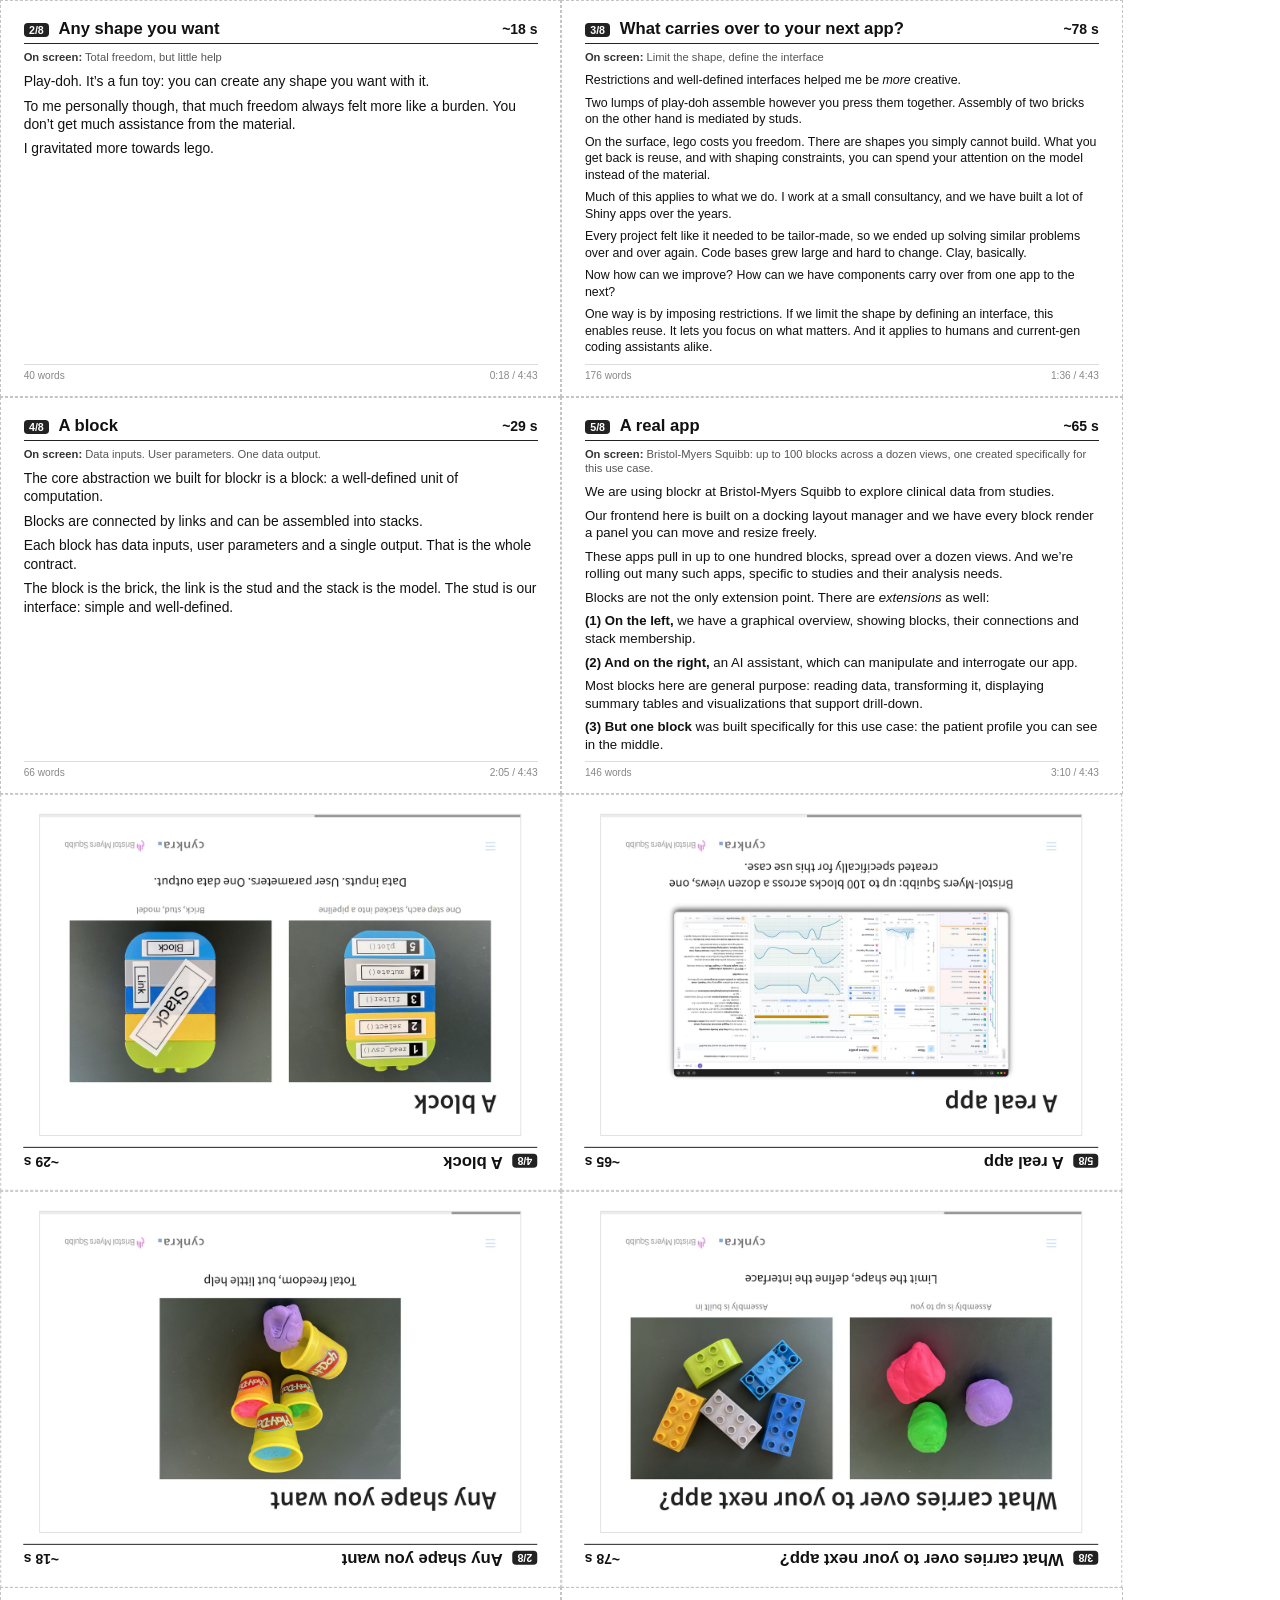
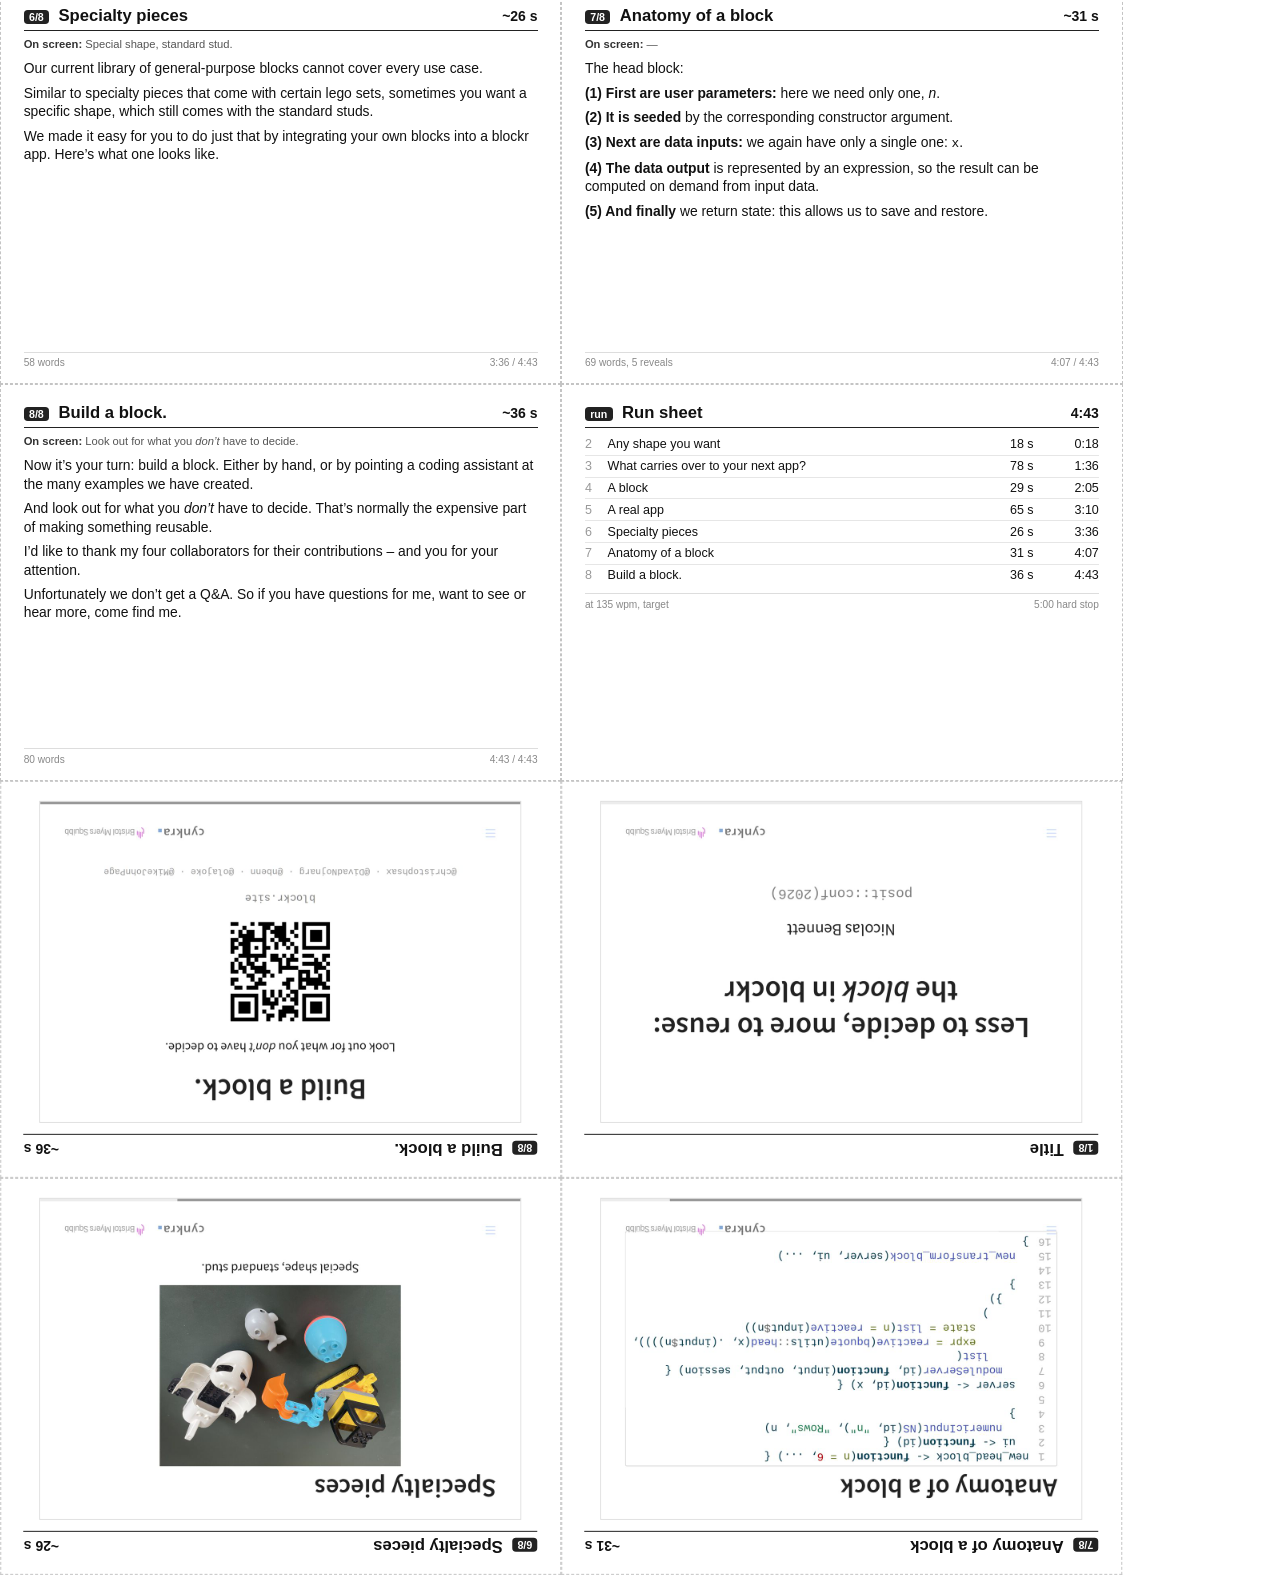
==== commit ec2b4d26: "Regenerate the cards and drill sheets for the reworded cues" ====
--- a/cards/index.html
+++ b/cards/index.html
@@ -153,9 +153,9 @@
 <span class="title">Anatomy of a block</span><span class="time">~31 s</span></div>
 <div class="screen"><b>On screen:</b> —</div>
 <div class="notes"><p>The head block:</p>
-<p><strong>(1) First are user parameters:</strong> we have a single one, <span class="math inline"><em>n</em></span>.</p>
+<p><strong>(1) First are user parameters:</strong> here we need only one, <span class="math inline"><em>n</em></span>.</p>
 <p><strong>(2) It is seeded</strong> by the corresponding constructor argument.</p>
-<p><strong>(3) Next are data inputs:</strong> we again have only a single one, <code>x</code>.</p>
+<p><strong>(3) Next are data inputs:</strong> we again have only a single one: <code>x</code>.</p>
 <p><strong>(4) The data output</strong> is represented by an expression, so the result can be computed on demand from input data.</p>
 <p><strong>(5) And finally</strong> we return state: this allows us to save and restore.</p></div>
 <div class="foot"><span>69 words, 5 reveals</span><span>4:07 / 4:43</span></div>
